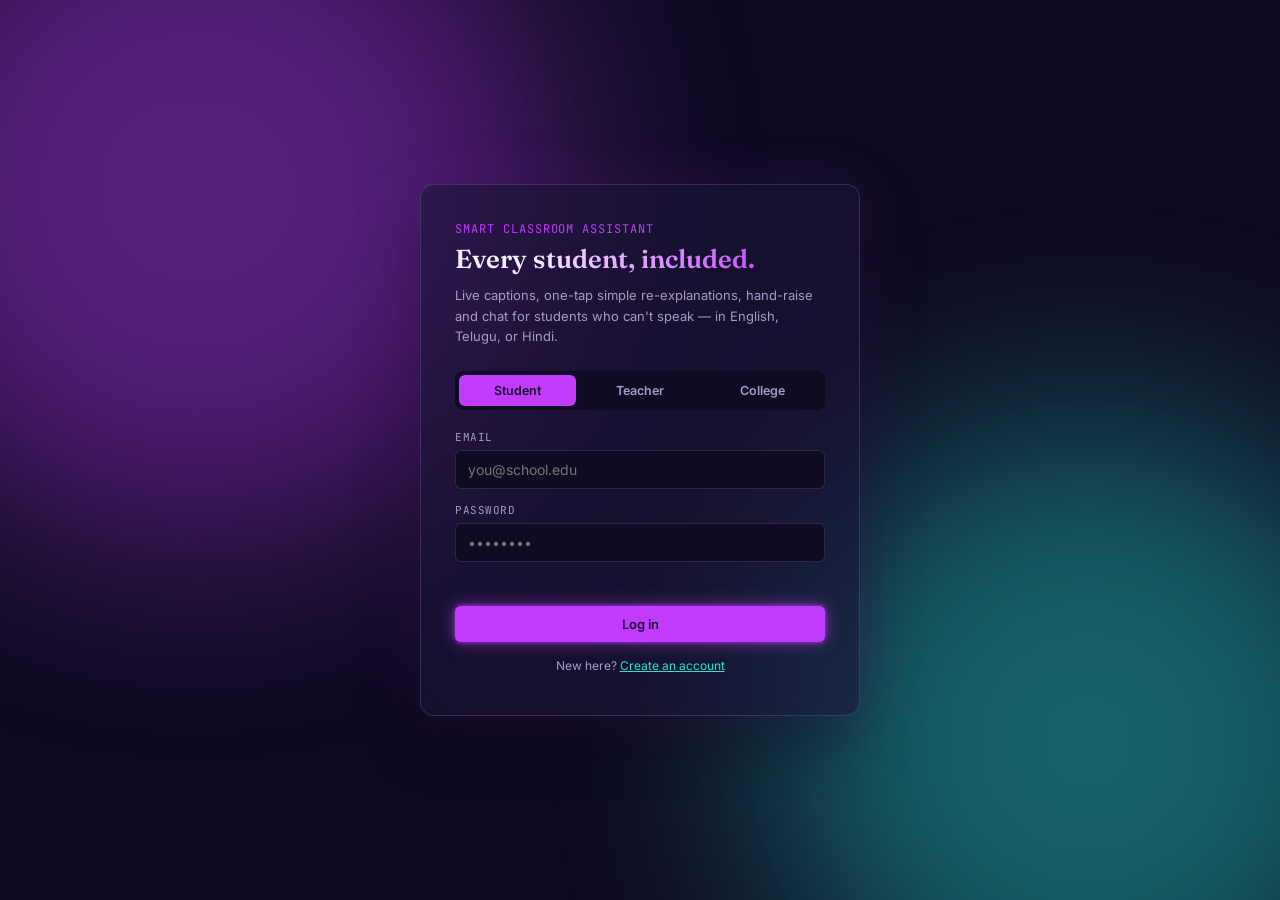
==== frontend/index.html @ c5d9d26c "Add camera picker, multilingual speech-to-text, live student counter, elevated theme" ====
<!DOCTYPE html>
<html lang="en">
<head>
<meta charset="UTF-8" />
<meta name="viewport" content="width=device-width, initial-scale=1.0" />
<title>Smart Classroom Assistant</title>
<link rel="preconnect" href="https://fonts.googleapis.com">
<link href="https://fonts.googleapis.com/css2?family=Fraunces:opsz,wght@9..144,500;9..144,600;9..144,700&family=Inter:wght@400;500;600&family=JetBrains+Mono:wght@400;500&family=Lexend:wght@400;500;600&family=Noto+Sans+Telugu:wght@400;600&family=Noto+Sans+Devanagari:wght@400;600&display=swap" rel="stylesheet">
<link rel="stylesheet" href="style.css" />
</head>
<body>

<a href="#" id="skipLinkBtn" class="skip-link">Skip to main content</a>

<!-- ================= AUTH SCREEN ================= -->
<div id="authScreen" class="auth-screen">
  <div class="chalk-dust"></div>
  <div class="auth-card">
    <span class="eyebrow">Smart Classroom Assistant</span>
    <h1 class="auth-title">Every student, included.</h1>
    <p class="auth-sub">Live captions, one-tap simple re-explanations, hand-raise and chat for students who can't speak — in English, Telugu, or Hindi.</p>

    <!-- ROLE TABS -->
    <div class="role-tabs" id="roleTabs">
      <button type="button" class="role-tab active" data-role="student">Student</button>
      <button type="button" class="role-tab" data-role="teacher">Teacher</button>
      <button type="button" class="role-tab" data-role="college">College</button>
    </div>

    <!-- LOGIN -->
    <form id="loginForm" class="auth-form">
      <label>Email
        <input type="email" id="loginEmail" required placeholder="you@school.edu" />
      </label>
      <label>Password
        <input type="password" id="loginPassword" required placeholder="••••••••" />
      </label>
      <p class="auth-error" id="loginError"></p>
      <button type="submit" class="btn btn-primary btn-wide">Log in</button>
      <p class="auth-switch">New here? <a href="#" id="showRegister">Create an account</a></p>
    </form>

    <!-- REGISTER -->
    <form id="registerForm" class="auth-form hidden">
      <label>Full name
        <input type="text" id="regName" required placeholder="Full name" />
      </label>
      <label>Email
        <input type="email" id="regEmail" required placeholder="you@school.edu" />
      </label>
      <label>Password
        <input type="password" id="regPassword" required placeholder="min. 4 characters" />
      </label>
      <label>College / Institution name
        <input type="text" id="regCollege" required placeholder="e.g. ABC College of Engineering" />
      </label>
      <label>Preferred language
        <select id="regLanguage">
          <option value="english">English</option>
          <option value="telugu">తెలుగు (Telugu)</option>
          <option value="hindi">हिन्दी (Hindi)</option>
        </select>
      </label>

      <fieldset class="disability-fieldset" id="disabilityFieldset">
        <legend>Accessibility needs <span class="legend-hint">(select any that apply — this tunes the whole dashboard for you)</span></legend>
        <div class="chip-grid">
          <label class="chip"><input type="checkbox" value="vision" /> <span>Blind / low vision</span></label>
          <label class="chip"><input type="checkbox" value="hearing" /> <span>Deaf / hard of hearing</span></label>
          <label class="chip"><input type="checkbox" value="speech" /> <span>Can't speak (mute)</span></label>
          <label class="chip"><input type="checkbox" value="dyslexia" /> <span>Dyslexia / reading difficulty</span></label>
          <label class="chip"><input type="checkbox" value="adhd" /> <span>ADHD / attention difficulty</span></label>
          <label class="chip"><input type="checkbox" value="motor" /> <span>Motor difficulty</span></label>
          <label class="chip"><input type="checkbox" value="none" /> <span>None of these</span></label>
        </div>
        <p class="legend-hint" style="margin-top:8px;">Deaf and mute at once? Just select both — everything below combines automatically.</p>
      </fieldset>

      <p class="auth-error" id="registerError"></p>
      <button type="submit" class="btn btn-primary btn-wide">Create account</button>
      <p class="auth-switch">Already registered? <a href="#" id="showLogin">Log in</a></p>
    </form>
  </div>
</div>

<!-- ================= TEACHER DASHBOARD ================= -->
<div id="teacherScreen" class="hidden">
  <header class="ledger-header">
    <div class="chalk-dust"></div>
    <div class="header-row">
      <div class="header-title">
        <span class="eyebrow" id="teacherCollegeLabel">College</span>
        <h1>Teacher Dashboard</h1>
      </div>
      <div class="session-meta">
        <span id="welcomeUserTeacher"></span>
        <span id="clockTeacher">--:--:--</span>
        <button id="logoutBtnTeacher" class="btn btn-ghost btn-small">Log out</button>
      </div>
    </div>
  </header>

  <main class="board board-teacher" tabindex="-1" aria-label="Teacher dashboard">
    <section class="panel panel-class-control">
      <div class="panel-head"><span class="panel-number">I</span><h2>Class Session</h2></div>

      <div class="a11y-snapshot" id="a11ySnapshot">
        <span class="mini-head" style="margin:0 0 8px;">Classroom Insights</span>
        <div id="a11ySnapshotContent" class="a11y-snapshot-grid">
          <span class="placeholder">Loading…</span>
        </div>
        <div id="analyticsUsageGrid" class="a11y-snapshot-grid" style="margin-top:8px;"></div>
        <button id="refreshAnalyticsBtn" class="btn btn-ghost btn-small" style="margin-top:8px;">refresh insights</button>
      </div>

      <div id="classStartForm">
        <label class="field-label">Subject
          <input type="text" id="subjectInput" placeholder="e.g. Physics — Newton's Laws" />
        </label>

        <label class="field-label">Lecture language (for live captions)
          <select id="lectureLanguageSelect">
            <option value="english">English</option>
            <option value="telugu">తెలుగు (Telugu)</option>
            <option value="hindi">हिन्दी (Hindi)</option>
          </select>
        </label>

        <label class="field-label">Camera</label>
        <button id="connectCameraBtn" type="button" class="btn btn-ghost btn-wide">📷 Connect Camera</button>
        <div class="cam-preview-wrap cam-preview-setup hidden" id="camSetupPreviewWrap">
          <video id="camSetupPreview" autoplay muted playsinline></video>
        </div>
        <select id="cameraSelect" class="hidden" aria-label="Choose camera"></select>

        <button id="startClassBtn" class="btn btn-primary btn-wide" style="margin-top:12px;">▶ Start Class (record video + captions)</button>
        <p class="hint">Records video + audio from this device's camera/mic and streams live captions to students. Chrome only.</p>
      </div>

      <div id="classActivePanel" class="hidden">
        <div class="active-banner">
          <span class="dot-status live"><span class="dot"></span> recording — <span id="activeSubjectLabel"></span></span>
          <span class="student-count-badge" id="studentCountBadge">👥 0 students connected</span>
        </div>
        <div class="cam-preview-wrap">
          <video id="teacherCamPreview" autoplay muted playsinline></video>
        </div>
        <div class="transcript-box" id="transcriptBoxTeacher" aria-live="polite">
          <p class="placeholder">Live transcript will appear here…</p>
        </div>
        <button id="stopClassBtn" class="btn btn-explain btn-wide">■ Stop Class &amp; Generate Smart Notes</button>
      </div>

      <div id="classNotesPanel" class="hidden">
        <h3 class="mini-head">AI Smart Notes</h3>
        <div id="smartNotesContent" class="notes-content"></div>
        <div id="recordingPlayback"></div>
      </div>
    </section>

    <section class="panel panel-hand-raises">
      <div class="panel-head"><span class="panel-number">II</span><h2>Raised Hands</h2></div>
      <ul id="handRaiseList" class="raise-list">
        <li class="placeholder">No hands raised yet.</li>
      </ul>
    </section>

    <section class="panel panel-chat">
      <div class="panel-head"><span class="panel-number">III</span><h2>Student Chat</h2></div>
      <div id="teacherChatThread" class="qa-thread">
        <p class="placeholder">Messages from students who can't speak will appear here.</p>
      </div>
      <form id="teacherChatForm" class="qa-form">
        <input type="text" id="teacherChatInput" placeholder="Reply to the class…" autocomplete="off" />
        <button type="submit" class="btn btn-primary">Send</button>
      </form>
    </section>
  </main>
</div>

<!-- ================= STUDENT DASHBOARD ================= -->
<div id="studentScreen" class="hidden">
  <header class="ledger-header">
    <div class="chalk-dust"></div>
    <div class="header-row">
      <div class="header-title">
        <span class="eyebrow">Room · Live Session</span>
        <h1>Student Dashboard</h1>
      </div>
      <div class="session-meta">
        <span id="welcomeUserStudent"></span>
        <span id="clockStudent">--:--:--</span>
        <button id="logoutBtnStudent" class="btn btn-ghost btn-small">Log out</button>
      </div>
    </div>
  </header>

  <main class="board" tabindex="-1" aria-label="Student dashboard">
    <section class="panel panel-transcript">
      <div class="panel-head"><span class="panel-number">I</span><h2>Live Captions &amp; Notes</h2></div>
      <p class="hint" id="noActiveClassMsg">No class is live right now for your college. This checks every few seconds.</p>

      <div class="live-video-wrap">
        <video id="liveVideoStudent" autoplay playsinline></video>
        <p class="live-video-status hidden" id="liveVideoStatus">No class is live right now.</p>
        <p class="caption-overlay hidden" id="captionOverlay" aria-live="polite"></p>
      </div>

      <div class="transcript-search">
        <input type="text" id="transcriptSearchInput" placeholder="🔍 Search the transcript (e.g. 'database', 'sorting')…" aria-label="Search transcript" />
        <button id="transcriptSearchPrev" class="btn btn-ghost btn-small" aria-label="Previous match">↑</button>
        <button id="transcriptSearchNext" class="btn btn-ghost btn-small" aria-label="Next match">↓</button>
        <span id="transcriptSearchCount" class="search-count"></span>
      </div>

      <div class="transcript-box" id="transcriptBoxStudent" aria-live="polite" role="log" aria-label="Live lecture captions">
        <p class="placeholder">Live captions will appear here once a class starts…</p>
      </div>

      <div class="sign-glossary" id="signGlossary">
        <h3 class="mini-head">🤟 Sign Language Glossary <span class="proto-tag">prototype</span></h3>
        <p class="hint">Illustrative reference cards for common classroom phrases — highlights when heard in class. Not verified ASL/ISL; a real deployment would use filmed clips from a certified signer.</p>
        <div class="sign-grid" id="signGrid"></div>
      </div>

      <button id="explainBtn" class="btn btn-explain" aria-label="Explain the last part of the lecture more simply">🤔 I didn't understand that — explain simply</button>
      <div id="explainCard" class="explain-card hidden" aria-live="polite">
        <div class="explain-head">
          <span>simple explanation</span>
          <button id="readExplainBtn" class="btn btn-ghost btn-small">🔊 read aloud</button>
        </div>
        <p id="explainText"></p>
      </div>

      <div class="notes-box">
        <div class="notes-head">
          <span>auto notes</span>
          <span class="notes-head-actions">
            <button id="saveNotesBtn" class="btn btn-ghost btn-small">💾 save</button>
            <button id="readNotesBtn" class="btn btn-ghost btn-small">🔊 read aloud</button>
            <button id="summarizeBtn" class="btn btn-ghost btn-small">refresh notes</button>
          </span>
        </div>
        <div id="notesContent" class="notes-content">
          <p class="placeholder">Bullet notes generate automatically as the lecture progresses.</p>
        </div>
      </div>

      <div class="past-recordings">
        <div class="notes-head">
          <span>past class recordings</span>
          <button id="refreshRecordingsBtn" class="btn btn-ghost btn-small">refresh</button>
        </div>
        <ul id="pastRecordingsList" class="recordings-list">
          <li class="placeholder">Recordings appear here once a class from your college has ended.</li>
        </ul>
      </div>
    </section>

    <section class="panel panel-qa">
      <div class="panel-head"><span class="panel-number">II</span><h2>Ask &amp; Get Help</h2></div>

      <div class="doubt-actions">
        <button id="raiseHandBtn" class="btn btn-primary btn-wide" aria-label="Raise hand to ask the teacher a question">🖐 Raise Hand</button>
        <button id="emergencyBtn" class="btn btn-emergency btn-wide" aria-label="Send urgent emergency alert to the teacher">🚨 Emergency Help</button>
      </div>

      <div class="qa-thread" id="qaThread" aria-live="polite" role="log" aria-label="Questions and answers">
        <p class="placeholder">Questions are answered using only what's been said in class so far.</p>
      </div>
      <form id="qaForm" class="qa-form">
        <input type="text" id="qaInput" placeholder="Ask about today's lecture…" autocomplete="off" />
        <button type="submit" class="btn btn-primary">Ask</button>
      </form>

      <h3 class="mini-head">Chat with teacher</h3>
      <div class="qa-thread chat-thread" id="studentChatThread">
        <p class="placeholder">Type instead of speaking — the teacher sees this live.</p>
      </div>
      <form id="studentChatForm" class="qa-form">
        <input type="text" id="studentChatInput" placeholder="Type a message…" autocomplete="off" />
        <button type="submit" class="btn btn-primary">Send</button>
      </form>
    </section>

    <section class="panel panel-study">
      <div class="panel-head"><span class="panel-number">III</span><h2>Study Tools</h2></div>

      <div class="badge-row" id="badgeRow"></div>
      <p class="activity-strip" id="activityStrip"></p>

      <button id="flashcardsBtn" class="btn btn-primary btn-wide">🎴 Generate Flashcards</button>
      <div id="flashcardsContainer" class="flashcards-container"></div>

      <button id="quizBtn" class="btn btn-primary btn-wide" style="margin-top:14px;">📝 Generate Quiz</button>
      <div id="quizContainer" class="quiz-container"></div>

      <button id="mindmapBtn" class="btn btn-primary btn-wide" style="margin-top:14px;">🧠 Generate Mind Map</button>
      <div id="mindmapContainer" class="mindmap-container"></div>

      <div class="ocr-section">
        <h3 class="mini-head">📖 Reading Helper — photograph any page</h3>
        <p class="hint">Take or choose a photo of a textbook page — it's read aloud and summarized.</p>
        <label class="btn btn-primary btn-wide ocr-upload-label">
          📷 Choose / take a photo
          <input type="file" id="ocrFileInput" accept="image/*" capture="environment" class="ocr-file-input" />
        </label>
        <div id="ocrResult" class="notes-content"></div>
      </div>

      <div class="revision-section">
        <h3 class="mini-head">📚 My Revision Notes</h3>
        <ul id="revisionNotesList" class="revision-list">
          <li class="placeholder">Notes you save will appear here, across every class.</li>
        </ul>
      </div>
    </section>
  </main>
</div>

<!-- ================= COLLEGE ADMIN DASHBOARD ================= -->
<div id="collegeScreen" class="hidden">
  <header class="ledger-header">
    <div class="chalk-dust"></div>
    <div class="header-row">
      <div class="header-title">
        <span class="eyebrow">Institution Overview</span>
        <h1>College Dashboard</h1>
      </div>
      <div class="session-meta">
        <span id="welcomeUserCollege"></span>
        <button id="logoutBtnCollege" class="btn btn-ghost btn-small">Log out</button>
      </div>
    </div>
  </header>

  <main class="board board-college" tabindex="-1" aria-label="College dashboard">
    <section class="panel panel-filters">
      <div class="panel-head"><span class="panel-number">I</span><h2>Find Classes</h2></div>
      <label class="field-label">Subject <input type="text" id="filterSubject" placeholder="e.g. Physics" /></label>
      <label class="field-label">Teacher <input type="text" id="filterTeacher" placeholder="e.g. Ms. Rao" /></label>
      <label class="field-label">Date <input type="date" id="filterDate" /></label>
      <button id="applyFiltersBtn" class="btn btn-primary btn-wide">Search</button>
    </section>

    <section class="panel panel-classlist">
      <div class="panel-head"><span class="panel-number">II</span><h2>Classes — date, subject &amp; teacher wise</h2></div>
      <ul id="collegeClassList" class="class-list">
        <li class="placeholder">No classes recorded yet for this institution.</li>
      </ul>
    </section>
  </main>
</div>

<!-- Floating accessibility toolbar (student view only) -->
<div class="a11y-toolbar hidden" id="a11yToolbar">
  <button class="a11y-toggle" id="a11yToggle" aria-label="Open accessibility settings menu" aria-expanded="false" aria-controls="a11yPanel">⚙</button>
  <div class="a11y-panel hidden" id="a11yPanel" role="region" aria-label="Accessibility settings">
    <h3>Accessibility</h3>

    <span class="a11y-subhead">Theme</span>
    <div class="theme-swatches" id="themeSwatches">
      <button type="button" class="theme-swatch theme-default active" data-theme="default" title="Default"></button>
      <button type="button" class="theme-swatch theme-bw" data-theme="bw" title="Black &amp; White"></button>
      <button type="button" class="theme-swatch theme-yb" data-theme="yb" title="Yellow &amp; Black"></button>
      <button type="button" class="theme-swatch theme-blue" data-theme="blue" title="Blue &amp; White"></button>
    </div>

    <span class="a11y-subhead">Text size</span>
    <div class="fontsize-row">
      <button type="button" class="fs-btn" data-size="0">S</button>
      <button type="button" class="fs-btn active" data-size="1">M</button>
      <button type="button" class="fs-btn" data-size="2">L</button>
      <button type="button" class="fs-btn" data-size="3">XL</button>
    </div>

    <label class="a11y-row"><input type="checkbox" id="toggleDyslexiaFont" /> Readable font</label>
    <label class="a11y-row"><input type="checkbox" id="toggleFocusMode" /> Focus mode (less clutter)</label>
    <label class="a11y-row"><input type="checkbox" id="toggleAutoRead" /> Auto read-aloud answers</label>
    <label class="a11y-row"><input type="checkbox" id="toggleSimpleLanguage" /> Simple language mode</label>
    <label class="a11y-row"><input type="checkbox" id="toggleMagnifier" /> Magnifier mode</label>
    <label class="a11y-row"><input type="checkbox" id="toggleVoiceCommands" /> Voice commands</label>
    <p class="a11y-hint">Voice commands: "explain that", "ask a question", "raise hand"</p>

    <span class="a11y-subhead">Caption size (on live video)</span>
    <div class="fontsize-row">
      <button type="button" class="cap-btn" data-size="0">S</button>
      <button type="button" class="cap-btn active" data-size="1">M</button>
      <button type="button" class="cap-btn" data-size="2">L</button>
      <button type="button" class="cap-btn" data-size="3">XL</button>
    </div>

    <span class="a11y-subhead">Read-aloud speed</span>
    <div class="fontsize-row">
      <button type="button" class="speed-btn" data-speed="0.75">0.75x</button>
      <button type="button" class="speed-btn active" data-speed="1">1x</button>
      <button type="button" class="speed-btn" data-speed="1.25">1.25x</button>
      <button type="button" class="speed-btn" data-speed="1.5">1.5x</button>
    </div>
  </div>
</div>

<div class="magnifier-glass hidden" id="magnifierGlass"></div>

<script defer src="app.js"></script>
</body>
</html>
---- frontend/style.css ----
:root {
  --board:        #0F0B22;
  --board-panel:  #1B1438;
  --board-panel-2:#251C4A;
  --chalk:        #F3EEFF;
  --chalk-dim:    #A79BC9;
  --amber:        #C13CFF;
  --teal:         #22E6D0;
  --alert:        #FF3B6B;
  --rule:         rgba(196, 181, 253, 0.16);

  --font-display: 'Fraunces', serif;
  --font-body:    'Inter', sans-serif;
  --font-mono:    'JetBrains Mono', monospace;

  /* Neon glow — used sparingly, on primary buttons and live/recording indicators */
  --glow-violet: 0 0 18px rgba(193, 60, 255, 0.55), 0 0 4px rgba(193, 60, 255, 0.8);
  --glow-teal:   0 0 18px rgba(34, 230, 208, 0.5), 0 0 4px rgba(34, 230, 208, 0.75);
}

* { box-sizing: border-box; }

body {
  margin: 0;
  background: var(--board);
  color: var(--chalk);
  font-family: var(--font-body);
  min-height: 100vh;
  position: relative;
  overflow-x: hidden;
}

/* Ambient animated glow — drifting soft-focus orbs behind every screen.
   This is what makes the glass panels below actually read as "glass"
   instead of just semi-transparent gray. */
body::before,
body::after {
  content: "";
  position: fixed;
  border-radius: 50%;
  filter: blur(110px);
  z-index: 0;
  pointer-events: none;
  opacity: 0.4;
}
body::before {
  width: 55vw;
  height: 55vw;
  background: var(--amber);
  top: -18%;
  left: -12%;
  animation: orbFloatA 22s ease-in-out infinite alternate;
}
body::after {
  width: 50vw;
  height: 50vw;
  background: var(--teal);
  bottom: -18%;
  right: -10%;
  animation: orbFloatB 26s ease-in-out infinite alternate;
}
@keyframes orbFloatA {
  0%   { transform: translate(0, 0) scale(1); }
  100% { transform: translate(8vw, 10vh) scale(1.15); }
}
@keyframes orbFloatB {
  0%   { transform: translate(0, 0) scale(1); }
  100% { transform: translate(-7vw, -9vh) scale(1.1); }
}

/* Everything else needs to sit above the ambient orbs */
.auth-screen, .ledger-header, .board, .a11y-toolbar, .magnifier-glass {
  position: relative;
  z-index: 1;
}

/* ---------- Header ---------- */

.ledger-header {
  position: relative;
  padding: 28px 40px 22px;
  border-bottom: 1px solid var(--rule);
  overflow: hidden;
  background: rgba(15, 11, 34, 0.55);
  backdrop-filter: blur(18px);
  -webkit-backdrop-filter: blur(18px);
}

.chalk-dust {
  position: absolute;
  inset: 0;
  background-image:
    radial-gradient(1px 1px at 10% 30%, rgba(241,237,226,0.06), transparent),
    radial-gradient(1px 1px at 80% 60%, rgba(241,237,226,0.05), transparent),
    radial-gradient(1.5px 1.5px at 45% 80%, rgba(241,237,226,0.04), transparent),
    radial-gradient(1px 1px at 65% 20%, rgba(241,237,226,0.05), transparent);
  pointer-events: none;
}

.header-row {
  position: relative;
  display: flex;
  justify-content: space-between;
  align-items: flex-end;
  flex-wrap: wrap;
  gap: 12px;
}

.eyebrow {
  display: block;
  font-family: var(--font-mono);
  font-size: 12px;
  letter-spacing: 0.08em;
  text-transform: uppercase;
  color: var(--amber);
  margin-bottom: 6px;
}

.header-title h1 {
  font-family: var(--font-display);
  font-weight: 600;
  font-size: 34px;
  margin: 0;
  letter-spacing: -0.01em;
  background: linear-gradient(90deg, var(--chalk) 30%, var(--amber) 100%);
  -webkit-background-clip: text;
  background-clip: text;
  -webkit-text-fill-color: transparent;
}

.session-meta {
  display: flex;
  align-items: center;
  gap: 20px;
  font-family: var(--font-mono);
  font-size: 13px;
  color: var(--chalk-dim);
}

.dot-status {
  display: inline-flex;
  align-items: center;
  gap: 7px;
}

.dot {
  width: 8px;
  height: 8px;
  border-radius: 50%;
  background: var(--chalk-dim);
}

.dot-status.live .dot {
  background: var(--alert);
  animation: pulse 1.4s infinite;
}

.dot-status.live { color: var(--alert); }

@keyframes pulse {
  0%   { box-shadow: 0 0 0 0 rgba(255,59,107,0.6); }
  70%  { box-shadow: 0 0 0 8px rgba(255,59,107,0); }
  100% { box-shadow: 0 0 0 0 rgba(255,59,107,0); }
}

/* ---------- Board / grid ---------- */

.board {
  display: grid;
  grid-template-columns: 1fr 360px 360px;
  gap: 1px;
  background: var(--rule);
}

@media (max-width: 1000px) {
  .board { grid-template-columns: 1fr; }
}

.panel {
  background: rgba(27, 20, 56, 0.55);
  backdrop-filter: blur(18px);
  -webkit-backdrop-filter: blur(18px);
  border: 1px solid rgba(196, 181, 253, 0.14);
  padding: 22px 24px 26px;
  display: flex;
  flex-direction: column;
  min-height: 560px;
  transition: border-color 0.25s ease, box-shadow 0.25s ease;
}

.panel:hover {
  border-color: rgba(193, 60, 255, 0.35);
  box-shadow: 0 0 30px rgba(193, 60, 255, 0.08);
}

.panel-head {
  display: flex;
  align-items: baseline;
  gap: 10px;
  margin-bottom: 18px;
  padding-bottom: 12px;
  border-bottom: 1px solid var(--rule);
}

.panel-number {
  font-family: var(--font-display);
  color: var(--amber);
  font-size: 15px;
}

.panel-head h2 {
  font-family: var(--font-display);
  font-weight: 500;
  font-size: 18px;
  margin: 0;
}

/* ---------- Buttons ---------- */

.btn {
  font-family: var(--font-body);
  font-size: 13px;
  font-weight: 600;
  border-radius: 6px;
  padding: 9px 16px;
  border: 1px solid transparent;
  cursor: pointer;
  transition: opacity 0.15s ease, transform 0.1s ease;
}

.btn:active { transform: scale(0.97); }

.btn-primary {
  background: var(--amber);
  color: #1A0F2E;
  box-shadow: var(--glow-violet);
  transition: opacity 0.15s ease, transform 0.15s ease, box-shadow 0.25s ease;
}
.btn-primary:hover {
  opacity: 0.92;
  transform: translateY(-1px);
  box-shadow: 0 0 26px rgba(193, 60, 255, 0.7), 0 0 6px rgba(193, 60, 255, 0.9);
}
.btn-primary.active {
  background: var(--alert);
  color: var(--chalk);
}

.btn-ghost {
  background: transparent;
  border-color: var(--rule);
  color: var(--chalk-dim);
}
.btn-ghost:hover { border-color: var(--teal); color: var(--chalk); }

.btn-small { padding: 5px 10px; font-size: 11px; }

.controls-row {
  display: flex;
  align-items: center;
  gap: 12px;
  margin-bottom: 16px;
  flex-wrap: wrap;
}

.hint {
  font-size: 11px;
  color: var(--chalk-dim);
  font-family: var(--font-mono);
}

/* ---------- Panel 1: camera / roster ---------- */

.camera-wrap {
  position: relative;
  width: 100%;
  aspect-ratio: 4/3;
  background: #0A0718;
  border-radius: 8px;
  overflow: hidden;
  margin-bottom: 14px;
  border: 1px solid var(--rule);
}

#cam, #overlay {
  position: absolute;
  inset: 0;
  width: 100%;
  height: 100%;
  object-fit: cover;
}

.camera-off-msg {
  position: absolute;
  inset: 0;
  display: flex;
  align-items: center;
  justify-content: center;
  font-family: var(--font-mono);
  font-size: 12px;
  color: var(--chalk-dim);
}

.engagement-readout {
  margin-left: auto;
  text-align: right;
  font-family: var(--font-mono);
}

.engagement-label {
  display: block;
  font-size: 10px;
  text-transform: uppercase;
  letter-spacing: 0.06em;
  color: var(--chalk-dim);
}

.engagement-value {
  font-size: 20px;
  color: var(--teal);
  font-weight: 500;
}

.roster {
  flex: 1;
  display: flex;
  flex-direction: column;
  min-height: 0;
}

.roster-head {
  display: flex;
  justify-content: space-between;
  font-family: var(--font-mono);
  font-size: 11px;
  text-transform: uppercase;
  letter-spacing: 0.06em;
  color: var(--chalk-dim);
  margin-bottom: 8px;
}

#rosterList {
  list-style: none;
  margin: 0;
  padding: 0;
  overflow-y: auto;
  flex: 1;
}

#rosterList li {
  display: flex;
  align-items: center;
  justify-content: space-between;
  padding: 8px 4px;
  border-bottom: 1px dashed var(--rule);
  font-family: var(--font-mono);
  font-size: 13px;
  cursor: pointer;
  user-select: none;
}

#rosterList li .mark {
  color: var(--chalk-dim);
}

#rosterList li.present .mark {
  color: var(--teal);
}

#rosterList li.present .mark::before {
  content: "✓ ";
}

#rosterList li:not(.present) .mark::before {
  content: "· ";
}

.add-student-form {
  display: flex;
  gap: 8px;
  margin-top: 10px;
}

.add-student-form input {
  flex: 1;
  background: var(--board-panel);
  border: 1px solid var(--rule);
  border-radius: 6px;
  padding: 7px 10px;
  color: var(--chalk);
  font-family: var(--font-mono);
  font-size: 12px;
}

/* ---------- Panel 2: transcript ---------- */

.transcript-box {
  background: var(--board-panel);
  border: 1px solid var(--rule);
  border-radius: 8px;
  padding: 14px 16px;
  font-family: var(--font-mono);
  font-size: 13px;
  line-height: 1.6;
  color: var(--chalk-dim);
  height: 220px;
  overflow-y: auto;
  margin-bottom: 16px;
}

.transcript-box .line {
  color: var(--chalk);
  margin: 0 0 6px;
  animation: fadeIn 0.3s ease;
}

@keyframes fadeIn {
  from { opacity: 0; transform: translateY(3px); }
  to   { opacity: 1; transform: translateY(0); }
}

.notes-box {
  flex: 1;
  display: flex;
  flex-direction: column;
  min-height: 0;
}

.notes-head {
  display: flex;
  align-items: center;
  justify-content: space-between;
  font-family: var(--font-mono);
  font-size: 11px;
  text-transform: uppercase;
  letter-spacing: 0.06em;
  color: var(--chalk-dim);
  margin-bottom: 8px;
}

.notes-content {
  flex: 1;
  overflow-y: auto;
  font-size: 14px;
  line-height: 1.6;
}

.notes-content ul {
  margin: 0;
  padding-left: 18px;
}

.notes-content li { margin-bottom: 6px; }

/* ---------- Panel 3: Q&A ---------- */

.qa-thread {
  flex: 1;
  overflow-y: auto;
  margin-bottom: 14px;
  display: flex;
  flex-direction: column;
  gap: 12px;
}

.qa-item .q {
  font-family: var(--font-mono);
  font-size: 12px;
  color: var(--amber);
  margin-bottom: 4px;
}

.qa-item .a {
  font-size: 14px;
  line-height: 1.55;
  background: var(--board-panel);
  border: 1px solid var(--rule);
  border-radius: 8px;
  padding: 10px 12px;
}

.qa-form {
  display: flex;
  gap: 8px;
}

.qa-form input {
  flex: 1;
  background: var(--board-panel);
  border: 1px solid var(--rule);
  border-radius: 6px;
  padding: 10px 12px;
  color: var(--chalk);
  font-family: var(--font-body);
  font-size: 13px;
}

.placeholder {
  color: var(--chalk-dim);
  font-size: 13px;
  font-style: italic;
}

/* =================================================================
   Utility
   ================================================================= */
.hidden { display: none !important; }

/* =================================================================
   Auth screen
   ================================================================= */
.auth-screen {
  position: relative;
  min-height: 100vh;
  display: flex;
  align-items: center;
  justify-content: center;
  padding: 40px 20px;
  overflow: hidden;
}

.auth-card {
  position: relative;
  width: 100%;
  max-width: 440px;
  background: rgba(27, 20, 56, 0.6);
  backdrop-filter: blur(22px);
  -webkit-backdrop-filter: blur(22px);
  border: 1px solid rgba(196, 181, 253, 0.18);
  border-radius: 14px;
  padding: 36px 34px 30px;
  box-shadow: 0 0 60px rgba(193, 60, 255, 0.12), 0 20px 60px rgba(0,0,0,0.4);
}

.auth-title {
  font-family: var(--font-display);
  font-weight: 600;
  font-size: 26px;
  margin: 6px 0 10px;
  background: linear-gradient(90deg, var(--chalk) 20%, var(--amber) 90%);
  -webkit-background-clip: text;
  background-clip: text;
  -webkit-text-fill-color: transparent;
}

.auth-sub {
  font-size: 13px;
  line-height: 1.6;
  color: var(--chalk-dim);
  margin: 0 0 24px;
}

.auth-form label {
  display: block;
  font-family: var(--font-mono);
  font-size: 11px;
  text-transform: uppercase;
  letter-spacing: 0.05em;
  color: var(--chalk-dim);
  margin-bottom: 14px;
}

.auth-form input[type="text"],
.auth-form input[type="email"],
.auth-form input[type="password"],
.auth-form select {
  display: block;
  width: 100%;
  margin-top: 6px;
  background: var(--board);
  border: 1px solid var(--rule);
  border-radius: 6px;
  padding: 10px 12px;
  color: var(--chalk);
  font-family: var(--font-body);
  font-size: 14px;
}

.auth-form input:focus,
.auth-form select:focus {
  outline: 2px solid var(--amber);
  outline-offset: 1px;
}

.disability-fieldset {
  border: 1px solid var(--rule);
  border-radius: 8px;
  padding: 14px 14px 6px;
  margin: 4px 0 18px;
}

.disability-fieldset legend {
  font-family: var(--font-mono);
  font-size: 11px;
  text-transform: uppercase;
  letter-spacing: 0.05em;
  color: var(--amber);
  padding: 0 6px;
}

.legend-hint {
  text-transform: none;
  color: var(--chalk-dim);
  font-size: 10px;
  letter-spacing: 0;
}

.chip-grid {
  display: grid;
  grid-template-columns: 1fr 1fr;
  gap: 8px;
  margin-top: 8px;
}

.chip {
  display: flex;
  align-items: center;
  gap: 8px;
  background: var(--board);
  border: 1px solid var(--rule);
  border-radius: 20px;
  padding: 7px 12px;
  font-family: var(--font-body);
  font-size: 12px;
  text-transform: none;
  letter-spacing: 0;
  color: var(--chalk);
  cursor: pointer;
  margin-bottom: 0;
}

.chip:has(input:checked) {
  border-color: var(--amber);
  background: rgba(193, 60, 255, 0.12);
}

.chip input { accent-color: var(--amber); }

.btn-wide { width: 100%; margin-top: 4px; }

.auth-error {
  color: var(--alert);
  font-size: 12px;
  font-family: var(--font-body);
  min-height: 16px;
  margin: 4px 0 10px;
}

.auth-switch {
  text-align: center;
  font-size: 12px;
  color: var(--chalk-dim);
  margin-top: 16px;
}

.auth-switch a { color: var(--teal); }

.session-meta #welcomeUser {
  font-family: var(--font-mono);
  font-size: 12px;
  color: var(--teal);
}

/* =================================================================
   Floating accessibility toolbar
   ================================================================= */
.a11y-toolbar {
  position: fixed;
  bottom: 22px;
  right: 22px;
  z-index: 50;
}

.a11y-toggle {
  width: 46px;
  height: 46px;
  border-radius: 50%;
  border: 1px solid var(--rule);
  background: var(--amber);
  color: #1A0F2E;
  font-size: 18px;
  cursor: pointer;
  box-shadow: 0 4px 14px rgba(0,0,0,0.35);
}

.a11y-panel {
  position: absolute;
  bottom: 56px;
  right: 0;
  width: 230px;
  background: var(--board-panel-2);
  border: 1px solid var(--rule);
  border-radius: 10px;
  padding: 14px 16px;
  box-shadow: 0 8px 24px rgba(0,0,0,0.4);
}

.a11y-panel h3 {
  font-family: var(--font-display);
  font-size: 14px;
  margin: 0 0 10px;
}

.a11y-row {
  display: flex;
  align-items: center;
  gap: 8px;
  font-size: 12px;
  padding: 6px 0;
  cursor: pointer;
}

.a11y-row input { accent-color: var(--amber); }

.a11y-fontsize { justify-content: space-between; cursor: default; }

/* =================================================================
   Accessibility profile states (applied to <body>)
   ================================================================= */

/* High contrast mode — for low vision */
body.high-contrast {
  --board: #000000;
  --board-panel: #0A0A0A;
  --board-panel-2: #141414;
  --chalk: #FFFFFF;
  --chalk-dim: #E4E4E4;
  --amber: #FFD166;
  --teal: #6FE7C8;
  --rule: rgba(255,255,255,0.3);
}

/* Dyslexia / readability-friendly font */
body.dyslexia-font,
body.dyslexia-font input,
body.dyslexia-font button,
body.dyslexia-font select {
  font-family: 'Lexend', var(--font-body) !important;
  letter-spacing: 0.01em;
}
body.dyslexia-font .transcript-box,
body.dyslexia-font .notes-content {
  line-height: 1.85;
}

/* Focus mode — reduce visual clutter, good for ADHD */
body.focus-mode .panel-roll .camera-wrap,
body.focus-mode .hint {
  display: none;
}
body.focus-mode .panel {
  min-height: auto;
}

/* Text size scaling */
body.text-small { font-size: 13px; }
body.text-large { font-size: 18px; }
body.text-xlarge { font-size: 21px; }
body.text-large .header-title h1 { font-size: 38px; }
body.text-xlarge .header-title h1 { font-size: 42px; }

/* Motor/speech: bigger click targets everywhere */
body.big-targets .btn,
body.big-targets #rosterList li,
body.big-targets .qa-form input,
body.big-targets .qa-form button {
  padding-top: 14px;
  padding-bottom: 14px;
  font-size: 15px;
}
body.big-targets .a11y-toggle {
  width: 56px;
  height: 56px;
}

/* =================================================================
   Face recognition additions
   ================================================================= */
.recognized-line {
  font-family: var(--font-mono);
  font-size: 11px;
  color: var(--chalk-dim);
  margin: 0 0 12px;
  line-height: 1.5;
}

.recognized-line.active { color: var(--teal); }

#rosterList li {
  gap: 8px;
}

#rosterList li .name-cell {
  display: flex;
  align-items: center;
  gap: 8px;
  flex: 1;
  min-width: 0;
}

#rosterList li .enroll-btn {
  border: 1px solid var(--rule);
  background: transparent;
  color: var(--chalk-dim);
  border-radius: 5px;
  font-size: 11px;
  padding: 3px 6px;
  cursor: pointer;
  flex-shrink: 0;
}

#rosterList li .enroll-btn:hover { border-color: var(--amber); color: var(--amber); }

#rosterList li .enroll-btn.enrolled {
  border-color: var(--teal);
  color: var(--teal);
}

#rosterList li.auto-recognized {
  animation: recognizedFlash 1.4s ease;
}

@keyframes recognizedFlash {
  0%   { background: rgba(34, 230, 208, 0.35); }
  100% { background: transparent; }
}

/* =================================================================
   "I didn't understand" — simple explanation feature
   ================================================================= */
.btn-explain {
  width: 100%;
  background: transparent;
  border: 1.5px dashed var(--amber);
  color: var(--amber);
  padding: 11px 14px;
  font-size: 13px;
  margin-bottom: 14px;
  border-radius: 8px;
}

.btn-explain:hover {
  background: rgba(193, 60, 255, 0.1);
}

.btn-explain.loading {
  opacity: 0.6;
  cursor: wait;
}

.explain-card {
  background: rgba(193, 60, 255, 0.08);
  border: 1px solid var(--amber);
  border-radius: 8px;
  padding: 12px 14px;
  margin-bottom: 16px;
  animation: fadeIn 0.25s ease;
}

.explain-head {
  display: flex;
  justify-content: space-between;
  align-items: center;
  font-family: var(--font-mono);
  font-size: 11px;
  text-transform: uppercase;
  letter-spacing: 0.06em;
  color: var(--amber);
  margin-bottom: 8px;
}

.explain-card p {
  margin: 0;
  font-size: 14px;
  line-height: 1.6;
  color: var(--chalk);
}

body.dyslexia-font .explain-card p {
  line-height: 1.85;
}

/* =================================================================
   Role tabs (login/register)
   ================================================================= */
.role-tabs {
  display: flex;
  gap: 6px;
  margin-bottom: 20px;
  background: var(--board);
  border-radius: 8px;
  padding: 4px;
}

.role-tab {
  flex: 1;
  background: transparent;
  border: none;
  color: var(--chalk-dim);
  font-family: var(--font-body);
  font-size: 12.5px;
  font-weight: 600;
  padding: 8px 0;
  border-radius: 6px;
  cursor: pointer;
}

.role-tab.active {
  background: var(--amber);
  color: #1A0F2E;
}

/* =================================================================
   Field labels (teacher / college forms)
   ================================================================= */
.field-label {
  display: block;
  font-family: var(--font-mono);
  font-size: 11px;
  text-transform: uppercase;
  letter-spacing: 0.05em;
  color: var(--chalk-dim);
  margin-bottom: 14px;
}

.field-label input {
  display: block;
  width: 100%;
  margin-top: 6px;
  background: var(--board);
  border: 1px solid var(--rule);
  border-radius: 6px;
  padding: 9px 11px;
  color: var(--chalk);
  font-family: var(--font-body);
  font-size: 13px;
}

.mini-head {
  font-family: var(--font-display);
  font-size: 13px;
  color: var(--chalk-dim);
  text-transform: uppercase;
  letter-spacing: 0.05em;
  margin: 18px 0 10px;
}

/* =================================================================
   Teacher dashboard
   ================================================================= */
.board-teacher {
  grid-template-columns: 380px 1fr 340px;
}

.active-banner {
  margin-bottom: 12px;
  display: flex;
  align-items: center;
  justify-content: space-between;
  flex-wrap: wrap;
  gap: 8px;
}

.student-count-badge {
  font-family: var(--font-mono);
  font-size: 11px;
  color: var(--teal);
  background: var(--board-panel);
  border: 1px solid rgba(34, 230, 208, 0.35);
  border-radius: 20px;
  padding: 4px 11px;
  box-shadow: var(--glow-teal);
  transition: box-shadow 0.3s ease;
}

.doubt-actions {
  margin-bottom: 14px;
}

.raise-list {
  list-style: none;
  margin: 0;
  padding: 0;
  flex: 1;
  overflow-y: auto;
}

.raise-list li {
  display: flex;
  justify-content: space-between;
  align-items: center;
  background: var(--board-panel);
  border: 1px solid var(--amber);
  border-radius: 8px;
  padding: 10px 12px;
  margin-bottom: 8px;
  font-family: var(--font-body);
  font-size: 13px;
  animation: fadeIn 0.25s ease;
}

.raise-list li.placeholder {
  border-color: var(--rule);
  color: var(--chalk-dim);
  font-style: italic;
}

.raise-list li.urgent {
  border-color: var(--alert);
  background: rgba(255, 59, 107, 0.12);
  animation: pulse 1.4s infinite;
}

.raise-list li .resolve-btn {
  background: transparent;
  border: 1px solid var(--teal);
  color: var(--teal);
  border-radius: 5px;
  font-size: 11px;
  padding: 4px 8px;
  cursor: pointer;
}

.chat-thread {
  max-height: 160px;
}

/* =================================================================
   College dashboard
   ================================================================= */
.board-college {
  grid-template-columns: 300px 1fr;
}

.class-list {
  list-style: none;
  margin: 0;
  padding: 0;
  flex: 1;
  overflow-y: auto;
}

.class-list li {
  background: var(--board-panel);
  border: 1px solid var(--rule);
  border-radius: 8px;
  padding: 12px 14px;
  margin-bottom: 10px;
  font-family: var(--font-body);
  font-size: 13px;
}

.class-list li.placeholder {
  font-style: italic;
  color: var(--chalk-dim);
  border-style: dashed;
}

.class-list .class-title {
  font-family: var(--font-display);
  font-size: 15px;
  color: var(--amber);
  margin-bottom: 4px;
}

.class-list .class-meta {
  font-family: var(--font-mono);
  font-size: 11px;
  color: var(--chalk-dim);
}

/* =================================================================
   Language font support
   ================================================================= */
[lang="te"] { font-family: 'Noto Sans Telugu', var(--font-body); }
[lang="hi"] { font-family: 'Noto Sans Devanagari', var(--font-body); }

/* =================================================================
   Teacher camera preview + recording playback
   ================================================================= */
.cam-preview-wrap {
  width: 100%;
  aspect-ratio: 16/9;
  background: #0A0718;
  border-radius: 8px;
  overflow: hidden;
  border: 1px solid var(--rule);
  margin-bottom: 12px;
}

#teacherCamPreview {
  width: 100%;
  height: 100%;
  object-fit: cover;
}

#recordingPlayback {
  margin-top: 14px;
}

#recordingPlayback video {
  width: 100%;
  border-radius: 8px;
  border: 1px solid var(--rule);
}

.recording-link {
  display: inline-block;
  margin-top: 6px;
  font-family: var(--font-mono);
  font-size: 11.5px;
  color: var(--teal);
  text-decoration: none;
  border: 1px solid var(--teal);
  border-radius: 5px;
  padding: 4px 9px;
}

.recording-link:hover {
  background: rgba(34, 230, 208, 0.15);
}

/* =================================================================
   Emergency Help button
   ================================================================= */
.btn-emergency {
  background: var(--alert);
  color: var(--chalk);
  margin-top: 8px;
}
.btn-emergency:hover { opacity: 0.9; }

/* =================================================================
   Accessibility toolbar v2 — theme swatches, font presets
   ================================================================= */
.a11y-subhead {
  display: block;
  font-family: var(--font-mono);
  font-size: 10px;
  text-transform: uppercase;
  letter-spacing: 0.06em;
  color: var(--chalk-dim);
  margin: 10px 0 6px;
}

.theme-swatches {
  display: flex;
  gap: 8px;
  margin-bottom: 4px;
}

.theme-swatch {
  width: 26px;
  height: 26px;
  border-radius: 50%;
  cursor: pointer;
  border: 2px solid transparent;
}

.theme-swatch.active { border-color: var(--amber); }

.theme-default { background: linear-gradient(135deg, #0F0B22 50%, #F3EEFF 50%); }
.theme-bw { background: linear-gradient(135deg, #000000 50%, #FFFFFF 50%); }
.theme-yb { background: linear-gradient(135deg, #000000 50%, #FFD400 50%); }
.theme-blue { background: linear-gradient(135deg, #0B3D91 50%, #FFFFFF 50%); }

.fontsize-row {
  display: flex;
  gap: 6px;
  margin-bottom: 4px;
}

.fs-btn {
  flex: 1;
  background: var(--board);
  border: 1px solid var(--rule);
  color: var(--chalk-dim);
  border-radius: 5px;
  padding: 6px 0;
  font-size: 11px;
  cursor: pointer;
}

.fs-btn.active {
  background: var(--amber);
  color: #1A0F2E;
  border-color: var(--amber);
}

.a11y-hint {
  font-size: 10.5px;
  color: var(--chalk-dim);
  line-height: 1.4;
  margin: 6px 0 0;
}

/* =================================================================
   Theme presets (applied to <body>)
   ================================================================= */
body.theme-bw {
  --board: #000000; --board-panel: #0A0A0A; --board-panel-2: #141414;
  --chalk: #FFFFFF; --chalk-dim: #DDDDDD; --amber: #FFFFFF; --teal: #AAAAAA; --rule: rgba(255,255,255,0.35);
}
body.theme-yb {
  --board: #000000; --board-panel: #111111; --board-panel-2: #1A1A1A;
  --chalk: #FFD400; --chalk-dim: #E6C300; --amber: #FFD400; --teal: #FFD400; --rule: rgba(255,212,0,0.4);
}
body.theme-blue {
  --board: #0B3D91; --board-panel: #123B8F; --board-panel-2: #1848A8;
  --chalk: #FFFFFF; --chalk-dim: #DCE6FA; --amber: #FFD166; --teal: #9FD3FF; --rule: rgba(255,255,255,0.3);
}

/* =================================================================
   Magnifier mode
   ================================================================= */
.magnifier-glass {
  position: fixed;
  width: 220px;
  height: 220px;
  border-radius: 50%;
  border: 3px solid var(--amber);
  pointer-events: none;
  z-index: 999;
  box-shadow: 0 0 0 2000px rgba(0,0,0,0.35);
  transform: scale(1.8);
  transform-origin: center;
  background-repeat: no-repeat;
  display: none;
}
body.magnifier-active .magnifier-glass { display: block; }
body.magnifier-active { cursor: none; }

/* =================================================================
   Accessibility snapshot (teacher)
   ================================================================= */
.a11y-snapshot {
  background: var(--board-panel);
  border: 1px solid var(--rule);
  border-radius: 8px;
  padding: 12px 14px;
  margin-bottom: 16px;
}

.a11y-snapshot-grid {
  display: flex;
  flex-wrap: wrap;
  gap: 8px;
}

.a11y-snapshot-grid .stat-chip {
  background: var(--board);
  border: 1px solid var(--rule);
  border-radius: 20px;
  padding: 5px 11px;
  font-size: 11.5px;
  color: var(--chalk-dim);
  font-family: var(--font-mono);
  transition: border-color 0.2s ease, transform 0.2s ease;
}
.a11y-snapshot-grid .stat-chip:hover {
  border-color: var(--amber);
  transform: translateY(-1px);
}

.a11y-snapshot-grid .stat-chip strong { color: var(--amber); }

/* =================================================================
   Badges
   ================================================================= */
.badge-row {
  display: flex;
  flex-wrap: wrap;
  gap: 8px;
  margin-bottom: 16px;
}

.badge-chip {
  display: flex;
  align-items: center;
  gap: 5px;
  background: var(--board-panel);
  border: 1px solid var(--rule);
  border-radius: 20px;
  padding: 5px 10px;
  font-size: 11px;
  color: var(--chalk-dim);
  opacity: 0.4;
  transition: opacity 0.4s ease, box-shadow 0.4s ease, border-color 0.4s ease;
}

.badge-chip.earned {
  opacity: 1;
  border-color: var(--amber);
  color: var(--chalk);
  box-shadow: 0 0 12px rgba(193, 60, 255, 0.35);
}

/* =================================================================
   Flashcards
   ================================================================= */
.flashcards-container {
  display: grid;
  grid-template-columns: 1fr 1fr;
  gap: 10px;
  margin-top: 12px;
}

.flashcard {
  background: var(--board-panel);
  border: 1px solid var(--rule);
  border-radius: 8px;
  padding: 12px;
  min-height: 90px;
  cursor: pointer;
  font-size: 12.5px;
  display: flex;
  align-items: center;
  justify-content: center;
  text-align: center;
  transition: background 0.2s ease;
}

.flashcard .fc-q { color: var(--chalk); font-weight: 600; }
.flashcard .fc-a { color: var(--teal); display: none; }
.flashcard.flipped .fc-q { display: none; }
.flashcard.flipped .fc-a { display: block; }
.flashcard:hover { border-color: var(--amber); }

/* =================================================================
   Mind map
   ================================================================= */
.mindmap-container { margin-top: 12px; }

.mm-topic {
  background: var(--amber);
  color: #1A0F2E;
  font-family: var(--font-display);
  font-weight: 600;
  font-size: 14px;
  padding: 8px 12px;
  border-radius: 8px;
  margin-bottom: 10px;
  text-align: center;
}

.mm-branch {
  background: var(--board-panel);
  border-left: 3px solid var(--teal);
  border-radius: 0 6px 6px 0;
  padding: 8px 12px;
  margin-bottom: 8px;
}

.mm-branch-title {
  font-size: 12.5px;
  font-weight: 600;
  color: var(--chalk);
  margin-bottom: 4px;
}

.mm-branch ul {
  margin: 0;
  padding-left: 16px;
}

.mm-branch li {
  font-size: 11.5px;
  color: var(--chalk-dim);
  margin-bottom: 2px;
}

/* =================================================================
   Sign Language Glossary (prototype)
   ================================================================= */
.sign-glossary {
  background: var(--board-panel);
  border: 1px solid var(--rule);
  border-radius: 8px;
  padding: 12px 14px;
  margin-bottom: 14px;
}

.proto-tag {
  font-family: var(--font-mono);
  font-size: 9px;
  text-transform: uppercase;
  letter-spacing: 0.05em;
  background: var(--amber);
  color: #1A0F2E;
  padding: 2px 6px;
  border-radius: 4px;
  margin-left: 6px;
  vertical-align: middle;
}

.sign-grid {
  display: grid;
  grid-template-columns: repeat(4, 1fr);
  gap: 8px;
  margin-top: 8px;
}

.sign-card {
  background: var(--board);
  border: 1px solid var(--rule);
  border-radius: 8px;
  padding: 8px 4px;
  text-align: center;
  transition: all 0.2s ease;
}

.sign-card .sign-emoji-badge {
  font-size: 20px;
  display: block;
  margin-bottom: 2px;
}

.sign-card .sign-hand-icon {
  width: 28px;
  height: 28px;
  margin: 0 auto 2px;
  opacity: 0.7;
}

.sign-card .sign-label {
  font-size: 10px;
  color: var(--chalk-dim);
  display: block;
}

.sign-card.active {
  border-color: var(--amber);
  background: rgba(193, 60, 255, 0.15);
  animation: recognizedFlash 2s ease;
}

/* =================================================================
   OCR / Reading Helper
   ================================================================= */
.ocr-section {
  margin-top: 18px;
  padding-top: 14px;
  border-top: 1px dashed var(--rule);
}

.ocr-upload-label {
  display: block;
  text-align: center;
  cursor: pointer;
  position: relative;
}

.ocr-file-input {
  position: absolute;
  width: 1px;
  height: 1px;
  opacity: 0;
  overflow: hidden;
}

#ocrResult {
  margin-top: 10px;
  white-space: pre-wrap;
}

/* =================================================================
   Screen reader / keyboard accessibility
   ================================================================= */
.skip-link {
  position: absolute;
  top: -60px;
  left: 12px;
  z-index: 1000;
  background: var(--amber);
  color: #1A0F2E;
  padding: 10px 16px;
  border-radius: 6px;
  font-family: var(--font-body);
  font-weight: 600;
  font-size: 13px;
  text-decoration: none;
  transition: top 0.15s ease;
}

.skip-link:focus {
  top: 12px;
}

/* Visible focus ring for keyboard navigation everywhere in the app */
a:focus-visible,
button:focus-visible,
input:focus-visible,
select:focus-visible,
[tabindex]:focus-visible {
  outline: 3px solid var(--amber);
  outline-offset: 2px;
}

main:focus {
  outline: none;
}

/* =================================================================
   Live video (student side, WebRTC)
   ================================================================= */
.live-video-wrap {
  position: relative;
  width: 100%;
  aspect-ratio: 16/9;
  background: #0A0718;
  border-radius: 8px;
  overflow: hidden;
  border: 1px solid var(--rule);
  margin-bottom: 14px;
}

#liveVideoStudent {
  width: 100%;
  height: 100%;
  object-fit: cover;
  display: block;
}

.live-video-status {
  position: absolute;
  inset: 0;
  display: flex;
  align-items: center;
  justify-content: center;
  text-align: center;
  padding: 0 16px;
  margin: 0;
  font-family: var(--font-mono);
  font-size: 12px;
  color: var(--chalk-dim);
  background: rgba(15, 34, 29, 0.9);
}

/* =================================================================
   Past recordings (student side)
   ================================================================= */
.past-recordings {
  margin-top: 18px;
  padding-top: 14px;
  border-top: 1px dashed var(--rule);
}

.recordings-list {
  list-style: none;
  margin: 10px 0 0;
  padding: 0;
  max-height: 260px;
  overflow-y: auto;
}

.recordings-list li {
  background: var(--board-panel);
  border: 1px solid var(--rule);
  border-radius: 8px;
  padding: 10px 12px;
  margin-bottom: 8px;
  font-size: 12.5px;
}

.recordings-list li.placeholder {
  font-style: italic;
  color: var(--chalk-dim);
  border-style: dashed;
}

.recordings-list .rec-title {
  font-family: var(--font-display);
  font-size: 13.5px;
  color: var(--amber);
  margin-bottom: 2px;
}

.recordings-list .rec-meta {
  font-family: var(--font-mono);
  font-size: 10.5px;
  color: var(--chalk-dim);
  margin-bottom: 6px;
}

.recordings-list video {
  width: 100%;
  border-radius: 6px;
  margin-top: 4px;
}

/* =================================================================
   Transcript keyword search
   ================================================================= */
.transcript-search {
  display: flex;
  align-items: center;
  gap: 6px;
  margin-bottom: 10px;
}

.transcript-search input {
  flex: 1;
  background: var(--board-panel);
  border: 1px solid var(--rule);
  border-radius: 6px;
  padding: 8px 10px;
  color: var(--chalk);
  font-family: var(--font-body);
  font-size: 12.5px;
}

.search-count {
  font-family: var(--font-mono);
  font-size: 11px;
  color: var(--chalk-dim);
  white-space: nowrap;
}

.transcript-box mark {
  background: var(--amber);
  color: #1A0F2E;
  border-radius: 2px;
  padding: 0 2px;
}

.transcript-box mark.current-match {
  background: var(--teal);
}

/* =================================================================
   Quiz Generator
   ================================================================= */
.quiz-container { margin-top: 12px; }

.quiz-question {
  background: var(--board-panel);
  border: 1px solid var(--rule);
  border-radius: 8px;
  padding: 12px 14px;
  margin-bottom: 10px;
}

.quiz-question .q-text {
  font-family: var(--font-display);
  font-size: 13.5px;
  color: var(--chalk);
  margin-bottom: 8px;
}

.quiz-question .q-option {
  display: flex;
  align-items: center;
  gap: 8px;
  padding: 6px 8px;
  border-radius: 6px;
  font-size: 12.5px;
  color: var(--chalk-dim);
  cursor: pointer;
}

.quiz-question .q-option:hover { background: var(--board-panel-2); }

.quiz-question .q-option.correct {
  background: rgba(34, 230, 208, 0.15);
  color: var(--teal);
}

.quiz-question .q-option.incorrect {
  background: rgba(255, 59, 107, 0.15);
  color: var(--alert);
}

.quiz-score {
  text-align: center;
  font-family: var(--font-display);
  font-size: 16px;
  color: var(--amber);
  padding: 10px;
}

/* =================================================================
   Revision Notes
   ================================================================= */
.revision-section {
  margin-top: 18px;
  padding-top: 14px;
  border-top: 1px dashed var(--rule);
}

.revision-list {
  list-style: none;
  margin: 10px 0 0;
  padding: 0;
  max-height: 240px;
  overflow-y: auto;
}

.revision-list li {
  background: var(--board-panel);
  border: 1px solid var(--rule);
  border-radius: 8px;
  padding: 10px 12px;
  margin-bottom: 8px;
  font-size: 12px;
  position: relative;
}

.revision-list li.placeholder {
  font-style: italic;
  color: var(--chalk-dim);
  border-style: dashed;
}

.revision-list .rn-subject {
  font-family: var(--font-display);
  font-size: 13px;
  color: var(--amber);
  margin-bottom: 3px;
}

.revision-list .rn-date {
  font-family: var(--font-mono);
  font-size: 10px;
  color: var(--chalk-dim);
  margin-bottom: 6px;
}

.revision-list .rn-text {
  color: var(--chalk-dim);
  white-space: pre-wrap;
  max-height: 80px;
  overflow-y: auto;
}

.revision-list .rn-delete {
  position: absolute;
  top: 8px;
  right: 8px;
  background: transparent;
  border: none;
  color: var(--chalk-dim);
  cursor: pointer;
  font-size: 13px;
}
.revision-list .rn-delete:hover { color: var(--alert); }

/* =================================================================
   Student activity strip (folds "study progress" into existing badges)
   ================================================================= */
.activity-strip {
  font-family: var(--font-mono);
  font-size: 11px;
  color: var(--chalk-dim);
  margin: 0 0 14px;
}

/* =================================================================
   Camera connect/select (teacher setup)
   ================================================================= */
.cam-preview-setup {
  margin: 8px 0;
  aspect-ratio: 16/9;
}

#cameraSelect {
  width: 100%;
  background: var(--board-panel);
  border: 1px solid var(--rule);
  border-radius: 6px;
  padding: 8px 10px;
  color: var(--chalk);
  font-family: var(--font-body);
  font-size: 12.5px;
  margin-top: 8px;
}

/* =================================================================
   Closed-caption overlay on live video
   ================================================================= */
.caption-overlay {
  position: absolute;
  left: 8%;
  right: 8%;
  bottom: 10%;
  margin: 0;
  text-align: center;
  background: rgba(0, 0, 0, 0.75);
  color: #FFFFFF;
  font-family: var(--font-body);
  font-weight: 600;
  font-size: 15px;
  line-height: 1.4;
  padding: 8px 14px;
  border-radius: 6px;
  pointer-events: none;
}

body.text-large .caption-overlay,
.caption-overlay.caption-large { font-size: 19px; }
.caption-overlay.caption-xlarge { font-size: 23px; }
.caption-overlay.caption-small { font-size: 12px; }

.speed-btn {
  flex: 1;
  background: var(--board);
  border: 1px solid var(--rule);
  color: var(--chalk-dim);
  border-radius: 5px;
  padding: 6px 0;
  font-size: 10.5px;
  cursor: pointer;
}
.speed-btn.active {
  background: var(--amber);
  color: #1A0F2E;
  border-color: var(--amber);
}

.cap-btn {
  flex: 1;
  background: var(--board);
  border: 1px solid var(--rule);
  color: var(--chalk-dim);
  border-radius: 5px;
  padding: 6px 0;
  font-size: 11px;
  cursor: pointer;
}
.cap-btn.active {
  background: var(--amber);
  color: #1A0F2E;
  border-color: var(--amber);
}
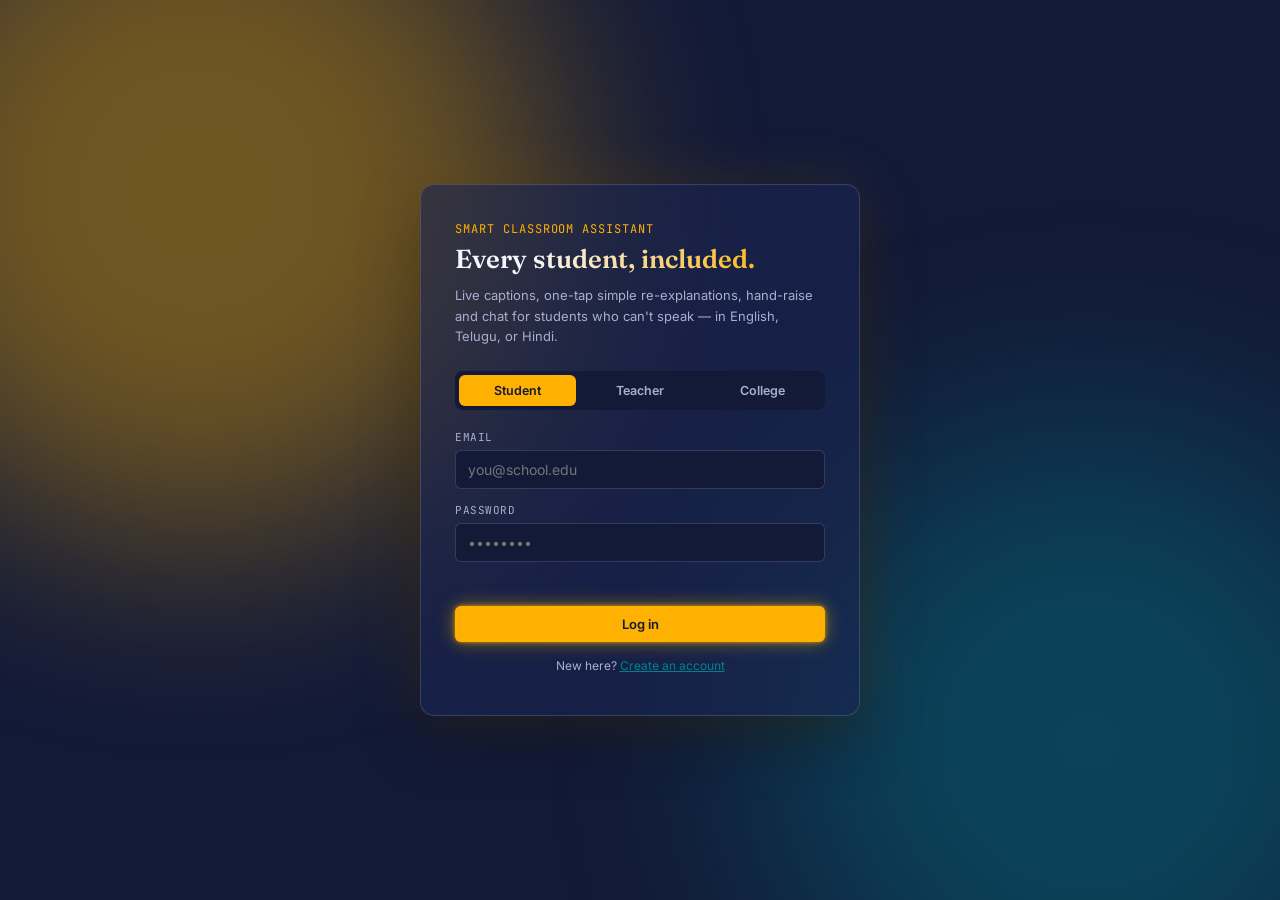
==== commit eb597a38: "Add caption translation, chat renaming, timetable, quiz scores, brand theme" ====
--- a/frontend/index.html
+++ b/frontend/index.html
@@ -166,7 +166,7 @@
     </section>
 
     <section class="panel panel-chat">
-      <div class="panel-head"><span class="panel-number">III</span><h2>Student Chat</h2></div>
+      <div class="panel-head"><span class="panel-number">III</span><h2>👩‍🏫 Teacher Chat <span class="chat-sub">— from students, not AI</span></h2></div>
       <div id="teacherChatThread" class="qa-thread">
         <p class="placeholder">Messages from students who can't speak will appear here.</p>
       </div>
@@ -174,6 +174,19 @@
         <input type="text" id="teacherChatInput" placeholder="Reply to the class…" autocomplete="off" />
         <button type="submit" class="btn btn-primary">Send</button>
       </form>
+    </section>
+
+    <section class="panel panel-timetable">
+      <div class="panel-head"><span class="panel-number">IV</span><h2>My Classes</h2></div>
+      <button id="refreshTimetableBtn" class="btn btn-ghost btn-small btn-wide">refresh timetable</button>
+      <ul id="timetableList" class="timetable-list">
+        <li class="placeholder">Classes you've held will appear here, most recent first.</li>
+      </ul>
+
+      <h3 class="mini-head">📊 Quiz Scores</h3>
+      <ul id="quizResultsList" class="quiz-results-list">
+        <li class="placeholder">Student quiz scores will appear here as they're submitted.</li>
+      </ul>
     </section>
   </main>
 </div>
@@ -200,6 +213,16 @@
       <div class="panel-head"><span class="panel-number">I</span><h2>Live Captions &amp; Notes</h2></div>
       <p class="hint" id="noActiveClassMsg">No class is live right now for your college. This checks every few seconds.</p>
 
+      <div class="caption-lang-row">
+        <label for="captionLanguageSelect">🌐 Caption language</label>
+        <select id="captionLanguageSelect">
+          <option value="english">English</option>
+          <option value="telugu">తెలుగు (Telugu)</option>
+          <option value="hindi">हिन्दी (Hindi)</option>
+        </select>
+        <span id="captionLangNote" class="caption-lang-note"></span>
+      </div>
+
       <div class="live-video-wrap">
         <video id="liveVideoStudent" autoplay playsinline></video>
         <p class="live-video-status hidden" id="liveVideoStatus">No class is live right now.</p>
@@ -265,22 +288,27 @@
         <button id="emergencyBtn" class="btn btn-emergency btn-wide" aria-label="Send urgent emergency alert to the teacher">🚨 Emergency Help</button>
       </div>
 
-      <div class="qa-thread" id="qaThread" aria-live="polite" role="log" aria-label="Questions and answers">
-        <p class="placeholder">Questions are answered using only what's been said in class so far.</p>
-      </div>
-      <form id="qaForm" class="qa-form">
-        <input type="text" id="qaInput" placeholder="Ask about today's lecture…" autocomplete="off" />
-        <button type="submit" class="btn btn-primary">Ask</button>
-      </form>
-
-      <h3 class="mini-head">Chat with teacher</h3>
-      <div class="qa-thread chat-thread" id="studentChatThread">
-        <p class="placeholder">Type instead of speaking — the teacher sees this live.</p>
-      </div>
-      <form id="studentChatForm" class="qa-form">
-        <input type="text" id="studentChatInput" placeholder="Type a message…" autocomplete="off" />
-        <button type="submit" class="btn btn-primary">Send</button>
-      </form>
+      <div class="chat-block chat-block-ai">
+        <h3 class="mini-head mini-head-ai">🤖 AI Chat <span class="chat-sub">— answers grounded only in today's lecture</span></h3>
+        <div class="qa-thread" id="qaThread" aria-live="polite" role="log" aria-label="AI chat — questions and answers">
+          <p class="placeholder">Questions are answered using only what's been said in class so far.</p>
+        </div>
+        <form id="qaForm" class="qa-form">
+          <input type="text" id="qaInput" placeholder="Ask the AI about today's lecture…" autocomplete="off" />
+          <button type="submit" class="btn btn-primary">Ask AI</button>
+        </form>
+      </div>
+
+      <div class="chat-block chat-block-teacher">
+        <h3 class="mini-head mini-head-teacher">👩‍🏫 Teacher Chat <span class="chat-sub">— goes to your teacher directly, not AI</span></h3>
+        <div class="qa-thread chat-thread" id="studentChatThread" aria-label="Teacher chat">
+          <p class="placeholder">Type instead of speaking — the teacher sees this live.</p>
+        </div>
+        <form id="studentChatForm" class="qa-form">
+          <input type="text" id="studentChatInput" placeholder="Message your teacher…" autocomplete="off" />
+          <button type="submit" class="btn btn-primary">Send to Teacher</button>
+        </form>
+      </div>
     </section>
 
     <section class="panel panel-study">
--- a/frontend/style.css
+++ b/frontend/style.css
@@ -1,21 +1,25 @@
 :root {
-  --board:        #0F0B22;
-  --board-panel:  #1B1438;
-  --board-panel-2:#251C4A;
-  --chalk:        #F3EEFF;
-  --chalk-dim:    #A79BC9;
-  --amber:        #C13CFF;
-  --teal:         #22E6D0;
-  --alert:        #FF3B6B;
-  --rule:         rgba(196, 181, 253, 0.16);
+  /* T4PF / Capgemini official brand palette */
+  --board:        #121A38; /* Capgemini Dark Blue */
+  --board-panel:  #1C2650;
+  --board-panel-2:#26326A;
+  --chalk:        #F4F6FB; /* near White */
+  --chalk-dim:    #A9AFCE; /* Lilac, dimmed for readability */
+  --amber:        #FEB100; /* Brand Yellow — primary accent/CTA */
+  --teal:         #00828E; /* Brand Teal — secondary accent */
+  --alert:        #FF816E; /* Brand Orange — urgent/emergency */
+  --purple:       #71609E; /* Brand Purple — used for the AI Chat identity */
+  --turquoise:    #00D6D0; /* Brand Turquoise — used for highlights/success */
+  --capgemini-blue: #00A9E0; /* Brand light blue, from the guideline's top swatch */
+  --rule:         rgba(212, 211, 241, 0.18); /* Lilac, low opacity, for borders */
 
   --font-display: 'Fraunces', serif;
   --font-body:    'Inter', sans-serif;
   --font-mono:    'JetBrains Mono', monospace;
 
-  /* Neon glow — used sparingly, on primary buttons and live/recording indicators */
-  --glow-violet: 0 0 18px rgba(193, 60, 255, 0.55), 0 0 4px rgba(193, 60, 255, 0.8);
-  --glow-teal:   0 0 18px rgba(34, 230, 208, 0.5), 0 0 4px rgba(34, 230, 208, 0.75);
+  /* Brand-colored glow — used sparingly, on primary buttons and live/recording indicators */
+  --glow-violet: 0 0 18px rgba(254, 177, 0, 0.5), 0 0 4px rgba(254, 177, 0, 0.75);
+  --glow-teal:   0 0 18px rgba(0, 130, 142, 0.55), 0 0 4px rgba(0, 130, 142, 0.8);
 }
 
 * { box-sizing: border-box; }
@@ -81,7 +85,7 @@
   padding: 28px 40px 22px;
   border-bottom: 1px solid var(--rule);
   overflow: hidden;
-  background: rgba(15, 11, 34, 0.55);
+  background: rgba(18, 26, 56, 0.55);
   backdrop-filter: blur(18px);
   -webkit-backdrop-filter: blur(18px);
 }
@@ -90,10 +94,10 @@
   position: absolute;
   inset: 0;
   background-image:
-    radial-gradient(1px 1px at 10% 30%, rgba(241,237,226,0.06), transparent),
-    radial-gradient(1px 1px at 80% 60%, rgba(241,237,226,0.05), transparent),
-    radial-gradient(1.5px 1.5px at 45% 80%, rgba(241,237,226,0.04), transparent),
-    radial-gradient(1px 1px at 65% 20%, rgba(241,237,226,0.05), transparent);
+    radial-gradient(1px 1px at 10% 30%, rgba(244,246,251,0.06), transparent),
+    radial-gradient(1px 1px at 80% 60%, rgba(244,246,251,0.05), transparent),
+    radial-gradient(1.5px 1.5px at 45% 80%, rgba(244,246,251,0.04), transparent),
+    radial-gradient(1px 1px at 65% 20%, rgba(244,246,251,0.05), transparent);
   pointer-events: none;
 }
 
@@ -158,9 +162,9 @@
 .dot-status.live { color: var(--alert); }
 
 @keyframes pulse {
-  0%   { box-shadow: 0 0 0 0 rgba(255,59,107,0.6); }
-  70%  { box-shadow: 0 0 0 8px rgba(255,59,107,0); }
-  100% { box-shadow: 0 0 0 0 rgba(255,59,107,0); }
+  0%   { box-shadow: 0 0 0 0 rgba(255,129,110,0.6); }
+  70%  { box-shadow: 0 0 0 8px rgba(255,129,110,0); }
+  100% { box-shadow: 0 0 0 0 rgba(255,129,110,0); }
 }
 
 /* ---------- Board / grid ---------- */
@@ -177,10 +181,10 @@
 }
 
 .panel {
-  background: rgba(27, 20, 56, 0.55);
+  background: rgba(28, 38, 80, 0.55);
   backdrop-filter: blur(18px);
   -webkit-backdrop-filter: blur(18px);
-  border: 1px solid rgba(196, 181, 253, 0.14);
+  border: 1px solid rgba(212, 211, 241, 0.14);
   padding: 22px 24px 26px;
   display: flex;
   flex-direction: column;
@@ -189,8 +193,8 @@
 }
 
 .panel:hover {
-  border-color: rgba(193, 60, 255, 0.35);
-  box-shadow: 0 0 30px rgba(193, 60, 255, 0.08);
+  border-color: rgba(254, 177, 0, 0.35);
+  box-shadow: 0 0 30px rgba(254, 177, 0, 0.08);
 }
 
 .panel-head {
@@ -232,14 +236,14 @@
 
 .btn-primary {
   background: var(--amber);
-  color: #1A0F2E;
+  color: #121A38;
   box-shadow: var(--glow-violet);
   transition: opacity 0.15s ease, transform 0.15s ease, box-shadow 0.25s ease;
 }
 .btn-primary:hover {
   opacity: 0.92;
   transform: translateY(-1px);
-  box-shadow: 0 0 26px rgba(193, 60, 255, 0.7), 0 0 6px rgba(193, 60, 255, 0.9);
+  box-shadow: 0 0 26px rgba(254, 177, 0, 0.7), 0 0 6px rgba(254, 177, 0, 0.9);
 }
 .btn-primary.active {
   background: var(--alert);
@@ -275,7 +279,7 @@
   position: relative;
   width: 100%;
   aspect-ratio: 4/3;
-  background: #0A0718;
+  background: #0A0E20;
   border-radius: 8px;
   overflow: hidden;
   margin-bottom: 14px;
@@ -523,13 +527,13 @@
   position: relative;
   width: 100%;
   max-width: 440px;
-  background: rgba(27, 20, 56, 0.6);
+  background: rgba(28, 38, 80, 0.6);
   backdrop-filter: blur(22px);
   -webkit-backdrop-filter: blur(22px);
-  border: 1px solid rgba(196, 181, 253, 0.18);
+  border: 1px solid rgba(212, 211, 241, 0.18);
   border-radius: 14px;
   padding: 36px 34px 30px;
-  box-shadow: 0 0 60px rgba(193, 60, 255, 0.12), 0 20px 60px rgba(0,0,0,0.4);
+  box-shadow: 0 0 60px rgba(254, 177, 0, 0.12), 0 20px 60px rgba(0,0,0,0.4);
 }
 
 .auth-title {
@@ -631,7 +635,7 @@
 
 .chip:has(input:checked) {
   border-color: var(--amber);
-  background: rgba(193, 60, 255, 0.12);
+  background: rgba(254, 177, 0, 0.12);
 }
 
 .chip input { accent-color: var(--amber); }
@@ -677,7 +681,7 @@
   border-radius: 50%;
   border: 1px solid var(--rule);
   background: var(--amber);
-  color: #1A0F2E;
+  color: #121A38;
   font-size: 18px;
   cursor: pointer;
   box-shadow: 0 4px 14px rgba(0,0,0,0.35);
@@ -821,7 +825,7 @@
 }
 
 @keyframes recognizedFlash {
-  0%   { background: rgba(34, 230, 208, 0.35); }
+  0%   { background: rgba(0, 130, 142, 0.35); }
   100% { background: transparent; }
 }
 
@@ -840,7 +844,7 @@
 }
 
 .btn-explain:hover {
-  background: rgba(193, 60, 255, 0.1);
+  background: rgba(254, 177, 0, 0.1);
 }
 
 .btn-explain.loading {
@@ -849,7 +853,7 @@
 }
 
 .explain-card {
-  background: rgba(193, 60, 255, 0.08);
+  background: rgba(254, 177, 0, 0.08);
   border: 1px solid var(--amber);
   border-radius: 8px;
   padding: 12px 14px;
@@ -907,7 +911,7 @@
 
 .role-tab.active {
   background: var(--amber);
-  color: #1A0F2E;
+  color: #121A38;
 }
 
 /* =================================================================
@@ -949,7 +953,7 @@
    Teacher dashboard
    ================================================================= */
 .board-teacher {
-  grid-template-columns: 380px 1fr 340px;
+  grid-template-columns: 340px 1fr 300px 300px;
 }
 
 .active-banner {
@@ -966,7 +970,7 @@
   font-size: 11px;
   color: var(--teal);
   background: var(--board-panel);
-  border: 1px solid rgba(34, 230, 208, 0.35);
+  border: 1px solid rgba(0, 130, 142, 0.35);
   border-radius: 20px;
   padding: 4px 11px;
   box-shadow: var(--glow-teal);
@@ -1007,7 +1011,7 @@
 
 .raise-list li.urgent {
   border-color: var(--alert);
-  background: rgba(255, 59, 107, 0.12);
+  background: rgba(255, 129, 110, 0.12);
   animation: pulse 1.4s infinite;
 }
 
@@ -1081,7 +1085,7 @@
 .cam-preview-wrap {
   width: 100%;
   aspect-ratio: 16/9;
-  background: #0A0718;
+  background: #0A0E20;
   border-radius: 8px;
   overflow: hidden;
   border: 1px solid var(--rule);
@@ -1117,7 +1121,7 @@
 }
 
 .recording-link:hover {
-  background: rgba(34, 230, 208, 0.15);
+  background: rgba(0, 130, 142, 0.15);
 }
 
 /* =================================================================
@@ -1159,7 +1163,7 @@
 
 .theme-swatch.active { border-color: var(--amber); }
 
-.theme-default { background: linear-gradient(135deg, #0F0B22 50%, #F3EEFF 50%); }
+.theme-default { background: linear-gradient(135deg, #121A38 50%, #F4F6FB 50%); }
 .theme-bw { background: linear-gradient(135deg, #000000 50%, #FFFFFF 50%); }
 .theme-yb { background: linear-gradient(135deg, #000000 50%, #FFD400 50%); }
 .theme-blue { background: linear-gradient(135deg, #0B3D91 50%, #FFFFFF 50%); }
@@ -1183,7 +1187,7 @@
 
 .fs-btn.active {
   background: var(--amber);
-  color: #1A0F2E;
+  color: #121A38;
   border-color: var(--amber);
 }
 
@@ -1292,7 +1296,7 @@
   opacity: 1;
   border-color: var(--amber);
   color: var(--chalk);
-  box-shadow: 0 0 12px rgba(193, 60, 255, 0.35);
+  box-shadow: 0 0 12px rgba(254, 177, 0, 0.35);
 }
 
 /* =================================================================
@@ -1333,7 +1337,7 @@
 
 .mm-topic {
   background: var(--amber);
-  color: #1A0F2E;
+  color: #121A38;
   font-family: var(--font-display);
   font-weight: 600;
   font-size: 14px;
@@ -1386,7 +1390,7 @@
   text-transform: uppercase;
   letter-spacing: 0.05em;
   background: var(--amber);
-  color: #1A0F2E;
+  color: #121A38;
   padding: 2px 6px;
   border-radius: 4px;
   margin-left: 6px;
@@ -1430,7 +1434,7 @@
 
 .sign-card.active {
   border-color: var(--amber);
-  background: rgba(193, 60, 255, 0.15);
+  background: rgba(254, 177, 0, 0.15);
   animation: recognizedFlash 2s ease;
 }
 
@@ -1472,7 +1476,7 @@
   left: 12px;
   z-index: 1000;
   background: var(--amber);
-  color: #1A0F2E;
+  color: #121A38;
   padding: 10px 16px;
   border-radius: 6px;
   font-family: var(--font-body);
@@ -1507,7 +1511,7 @@
   position: relative;
   width: 100%;
   aspect-ratio: 16/9;
-  background: #0A0718;
+  background: #0A0E20;
   border-radius: 8px;
   overflow: hidden;
   border: 1px solid var(--rule);
@@ -1533,7 +1537,7 @@
   font-family: var(--font-mono);
   font-size: 12px;
   color: var(--chalk-dim);
-  background: rgba(15, 34, 29, 0.9);
+  background: rgba(18, 26, 56, 0.9);
 }
 
 /* =================================================================
@@ -1618,7 +1622,7 @@
 
 .transcript-box mark {
   background: var(--amber);
-  color: #1A0F2E;
+  color: #121A38;
   border-radius: 2px;
   padding: 0 2px;
 }
@@ -1661,12 +1665,12 @@
 .quiz-question .q-option:hover { background: var(--board-panel-2); }
 
 .quiz-question .q-option.correct {
-  background: rgba(34, 230, 208, 0.15);
+  background: rgba(0, 130, 142, 0.15);
   color: var(--teal);
 }
 
 .quiz-question .q-option.incorrect {
-  background: rgba(255, 59, 107, 0.15);
+  background: rgba(255, 129, 110, 0.15);
   color: var(--alert);
 }
 
@@ -1812,7 +1816,7 @@
 }
 .speed-btn.active {
   background: var(--amber);
-  color: #1A0F2E;
+  color: #121A38;
   border-color: var(--amber);
 }
 
@@ -1828,6 +1832,141 @@
 }
 .cap-btn.active {
   background: var(--amber);
-  color: #1A0F2E;
+  color: #121A38;
   border-color: var(--amber);
 }
+
+/* =================================================================
+   AI Chat vs Teacher Chat — clear visual distinction, not just labels
+   ================================================================= */
+.chat-block { margin-bottom: 18px; }
+
+.mini-head-ai, .mini-head-teacher {
+  display: flex;
+  align-items: baseline;
+  gap: 6px;
+  flex-wrap: wrap;
+}
+
+.chat-sub {
+  font-family: var(--font-body);
+  font-weight: 400;
+  font-size: 10px;
+  text-transform: none;
+  letter-spacing: 0;
+  color: var(--chalk-dim);
+}
+
+.chat-block-ai .qa-thread {
+  border-left: 3px solid var(--purple);
+}
+.chat-block-ai .mini-head-ai { color: var(--purple); }
+
+.chat-block-teacher .qa-thread {
+  border-left: 3px solid var(--teal);
+}
+.chat-block-teacher .mini-head-teacher { color: var(--teal); }
+
+/* =================================================================
+   Teacher: Class Timetable + Quiz/GK Results
+   ================================================================= */
+.timetable-list, .quiz-results-list {
+  list-style: none;
+  margin: 10px 0 0;
+  padding: 0;
+  max-height: 220px;
+  overflow-y: auto;
+}
+
+.timetable-list li, .quiz-results-list li {
+  background: var(--board-panel);
+  border: 1px solid var(--rule);
+  border-radius: 8px;
+  padding: 9px 12px;
+  margin-bottom: 7px;
+  font-size: 12px;
+}
+
+.timetable-list li.placeholder, .quiz-results-list li.placeholder {
+  font-style: italic;
+  color: var(--chalk-dim);
+  border-style: dashed;
+}
+
+.tt-subject {
+  font-family: var(--font-display);
+  font-size: 13px;
+  color: var(--amber);
+  margin-bottom: 2px;
+}
+
+.tt-meta {
+  font-family: var(--font-mono);
+  font-size: 10px;
+  color: var(--chalk-dim);
+  display: flex;
+  justify-content: space-between;
+  align-items: center;
+}
+
+.tt-status-active {
+  color: var(--turquoise);
+  font-weight: 600;
+}
+
+.qr-row {
+  display: flex;
+  justify-content: space-between;
+  align-items: center;
+}
+
+.qr-name {
+  font-weight: 600;
+  color: var(--chalk);
+}
+
+.qr-subject {
+  font-family: var(--font-mono);
+  font-size: 10px;
+  color: var(--chalk-dim);
+}
+
+.qr-score {
+  font-family: var(--font-display);
+  font-weight: 600;
+  font-size: 13px;
+}
+
+.qr-score.high { color: var(--turquoise); }
+.qr-score.mid { color: var(--amber); }
+.qr-score.low { color: var(--alert); }
+
+/* =================================================================
+   Caption language selector (live translation, independent of the
+   teacher's spoken lecture language)
+   ================================================================= */
+.caption-lang-row {
+  display: flex;
+  align-items: center;
+  gap: 8px;
+  margin-bottom: 10px;
+  font-family: var(--font-mono);
+  font-size: 11px;
+  color: var(--chalk-dim);
+  flex-wrap: wrap;
+}
+
+.caption-lang-row select {
+  background: var(--board-panel);
+  border: 1px solid var(--rule);
+  border-radius: 6px;
+  padding: 5px 9px;
+  color: var(--chalk);
+  font-family: var(--font-body);
+  font-size: 12px;
+}
+
+.caption-lang-note {
+  font-style: italic;
+  color: var(--turquoise);
+}
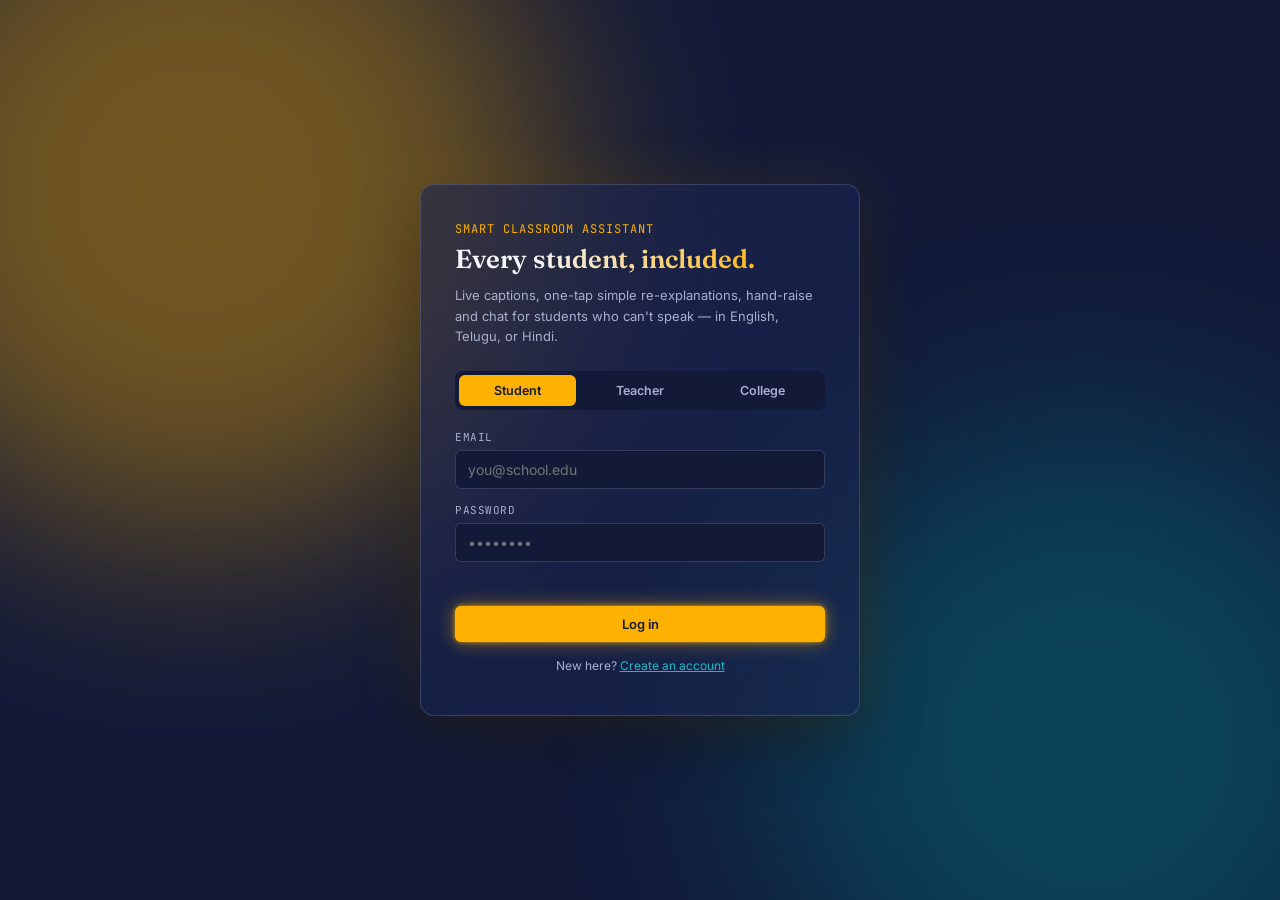
==== commit 2792e9e4: "Persist and broadcast teacher mic/camera mute state" ====
--- a/frontend/index.html
+++ b/frontend/index.html
@@ -145,6 +145,10 @@
         <div class="cam-preview-wrap">
           <video id="teacherCamPreview" autoplay muted playsinline></video>
         </div>
+        <div class="av-controls-row">
+          <button id="toggleMicBtn" type="button" class="btn btn-ghost" aria-pressed="false" aria-label="Mute microphone">🎤 Mute</button>
+          <button id="toggleCamBtn" type="button" class="btn btn-ghost" aria-pressed="false" aria-label="Turn camera off">📷 Camera Off</button>
+        </div>
         <div class="transcript-box" id="transcriptBoxTeacher" aria-live="polite">
           <p class="placeholder">Live transcript will appear here…</p>
         </div>
@@ -227,6 +231,7 @@
         <video id="liveVideoStudent" autoplay playsinline></video>
         <p class="live-video-status hidden" id="liveVideoStatus">No class is live right now.</p>
         <p class="caption-overlay hidden" id="captionOverlay" aria-live="polite"></p>
+        <p class="av-state-overlay hidden" id="avStateOverlay" aria-live="polite"></p>
       </div>
 
       <div class="transcript-search">
--- a/frontend/style.css
+++ b/frontend/style.css
@@ -6,9 +6,11 @@
   --chalk:        #F4F6FB; /* near White */
   --chalk-dim:    #A9AFCE; /* Lilac, dimmed for readability */
   --amber:        #FEB100; /* Brand Yellow — primary accent/CTA */
-  --teal:         #00828E; /* Brand Teal — secondary accent */
+  --teal:         #00828E; /* Brand Teal — secondary accent (borders/backgrounds/icons only) */
+  --teal-text:    #1CB8C4; /* Lightened teal for TEXT — #00828E fails WCAG AA (3.72:1) on --board; this passes (7.07:1) */
   --alert:        #FF816E; /* Brand Orange — urgent/emergency */
-  --purple:       #71609E; /* Brand Purple — used for the AI Chat identity */
+  --purple:       #71609E; /* Brand Purple — used for the AI Chat identity (borders/backgrounds only) */
+  --purple-text:  #9B8CC7; /* Lightened purple for TEXT — #71609E fails WCAG AA (3.14:1) on --board; this passes (5.66:1) */
   --turquoise:    #00D6D0; /* Brand Turquoise — used for highlights/success */
   --capgemini-blue: #00A9E0; /* Brand light blue, from the guideline's top swatch */
   --rule:         rgba(212, 211, 241, 0.18); /* Lilac, low opacity, for borders */
@@ -321,7 +323,7 @@
 
 .engagement-value {
   font-size: 20px;
-  color: var(--teal);
+  color: var(--teal-text);
   font-weight: 500;
 }
 
@@ -368,7 +370,7 @@
 }
 
 #rosterList li.present .mark {
-  color: var(--teal);
+  color: var(--teal-text);
 }
 
 #rosterList li.present .mark::before {
@@ -657,12 +659,12 @@
   margin-top: 16px;
 }
 
-.auth-switch a { color: var(--teal); }
+.auth-switch a { color: var(--teal-text); }
 
 .session-meta #welcomeUser {
   font-family: var(--font-mono);
   font-size: 12px;
-  color: var(--teal);
+  color: var(--teal-text);
 }
 
 /* =================================================================
@@ -788,7 +790,7 @@
   line-height: 1.5;
 }
 
-.recognized-line.active { color: var(--teal); }
+.recognized-line.active { color: var(--teal-text); }
 
 #rosterList li {
   gap: 8px;
@@ -817,7 +819,7 @@
 
 #rosterList li .enroll-btn.enrolled {
   border-color: var(--teal);
-  color: var(--teal);
+  color: var(--teal-text);
 }
 
 #rosterList li.auto-recognized {
@@ -968,7 +970,7 @@
 .student-count-badge {
   font-family: var(--font-mono);
   font-size: 11px;
-  color: var(--teal);
+  color: var(--teal-text);
   background: var(--board-panel);
   border: 1px solid rgba(0, 130, 142, 0.35);
   border-radius: 20px;
@@ -1018,7 +1020,7 @@
 .raise-list li .resolve-btn {
   background: transparent;
   border: 1px solid var(--teal);
-  color: var(--teal);
+  color: var(--teal-text);
   border-radius: 5px;
   font-size: 11px;
   padding: 4px 8px;
@@ -1102,6 +1104,35 @@
   margin-top: 14px;
 }
 
+/* Mic/camera mute controls shown under the live preview while a class is active */
+.av-controls-row {
+  display: flex;
+  gap: 8px;
+  margin-bottom: 12px;
+}
+.av-controls-row .btn {
+  flex: 1;
+}
+.av-controls-row .btn.active {
+  background: var(--alert);
+  color: var(--chalk);
+  border-color: var(--alert);
+}
+
+.av-badge {
+  display: inline-block;
+  margin-left: 6px;
+  padding: 1px 7px;
+  border-radius: 4px;
+  font-size: 10.5px;
+  font-weight: 600;
+}
+.av-badge-muted {
+  background: rgba(255, 129, 110, 0.18);
+  color: var(--alert);
+  border: 1px solid rgba(255, 129, 110, 0.4);
+}
+
 #recordingPlayback video {
   width: 100%;
   border-radius: 8px;
@@ -1113,7 +1144,7 @@
   margin-top: 6px;
   font-family: var(--font-mono);
   font-size: 11.5px;
-  color: var(--teal);
+  color: var(--teal-text);
   text-decoration: none;
   border: 1px solid var(--teal);
   border-radius: 5px;
@@ -1325,7 +1356,7 @@
 }
 
 .flashcard .fc-q { color: var(--chalk); font-weight: 600; }
-.flashcard .fc-a { color: var(--teal); display: none; }
+.flashcard .fc-a { color: var(--teal-text); display: none; }
 .flashcard.flipped .fc-q { display: none; }
 .flashcard.flipped .fc-a { display: block; }
 .flashcard:hover { border-color: var(--amber); }
@@ -1666,7 +1697,7 @@
 
 .quiz-question .q-option.correct {
   background: rgba(0, 130, 142, 0.15);
-  color: var(--teal);
+  color: var(--teal-text);
 }
 
 .quiz-question .q-option.incorrect {
@@ -1804,6 +1835,26 @@
 .caption-overlay.caption-xlarge { font-size: 23px; }
 .caption-overlay.caption-small { font-size: 12px; }
 
+/* Teacher mute/camera-off indicator — sits at the TOP of the video so it
+   never overlaps the caption overlay, which sits at the bottom. */
+.av-state-overlay {
+  position: absolute;
+  left: 8%;
+  right: 8%;
+  top: 5%;
+  margin: 0;
+  text-align: center;
+  background: rgba(255, 129, 110, 0.9);
+  color: #121A38;
+  font-family: var(--font-body);
+  font-weight: 600;
+  font-size: 13px;
+  line-height: 1.4;
+  padding: 6px 12px;
+  border-radius: 6px;
+  pointer-events: none;
+}
+
 .speed-btn {
   flex: 1;
   background: var(--board);
@@ -1860,12 +1911,12 @@
 .chat-block-ai .qa-thread {
   border-left: 3px solid var(--purple);
 }
-.chat-block-ai .mini-head-ai { color: var(--purple); }
+.chat-block-ai .mini-head-ai { color: var(--purple-text); }
 
 .chat-block-teacher .qa-thread {
   border-left: 3px solid var(--teal);
 }
-.chat-block-teacher .mini-head-teacher { color: var(--teal); }
+.chat-block-teacher .mini-head-teacher { color: var(--teal-text); }
 
 /* =================================================================
    Teacher: Class Timetable + Quiz/GK Results
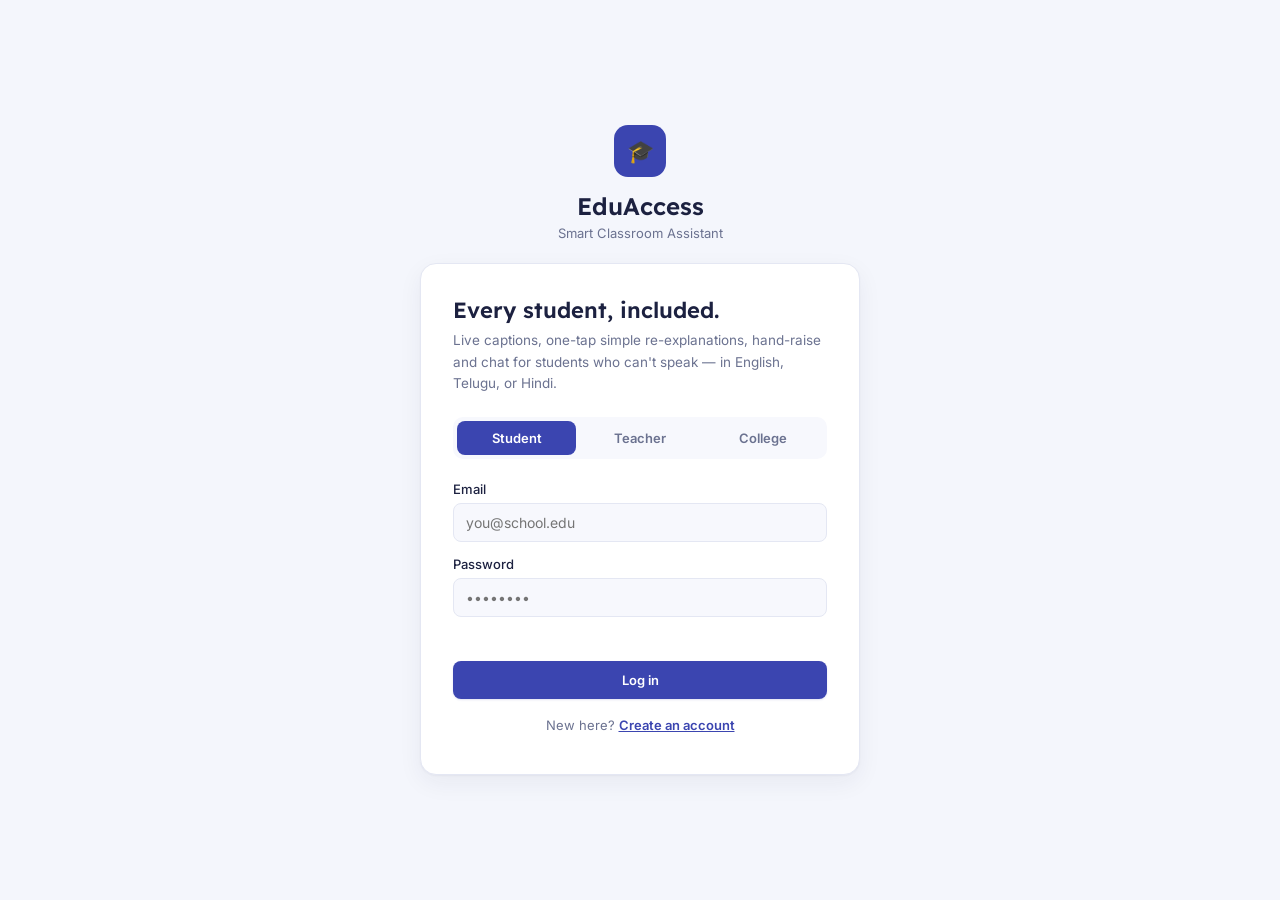
==== commit 7421543c: "Fix redesign deployment" ====
--- a/frontend/index.html
+++ b/frontend/index.html
@@ -14,10 +14,13 @@
 
 <!-- ================= AUTH SCREEN ================= -->
 <div id="authScreen" class="auth-screen">
-  <div class="chalk-dust"></div>
+  <div class="auth-brand">
+    <span class="auth-logo-mark">🎓</span>
+    <h1 class="auth-brand-name">EduAccess</h1>
+    <p class="auth-brand-tag">Smart Classroom Assistant</p>
+  </div>
   <div class="auth-card">
-    <span class="eyebrow">Smart Classroom Assistant</span>
-    <h1 class="auth-title">Every student, included.</h1>
+    <h2 class="auth-title">Every student, included.</h2>
     <p class="auth-sub">Live captions, one-tap simple re-explanations, hand-raise and chat for students who can't speak — in English, Telugu, or Hindi.</p>
 
     <!-- ROLE TABS -->
@@ -84,9 +87,25 @@
 </div>
 
 <!-- ================= TEACHER DASHBOARD ================= -->
-<div id="teacherScreen" class="hidden">
+<div id="teacherScreen" class="app-shell hidden">
+  <aside class="sidebar">
+    <div class="sidebar-brand">
+      <span class="sidebar-logo">🎓</span>
+      <div class="sidebar-brand-text"><strong>EduAccess</strong><small>Smart Classroom</small></div>
+    </div>
+    <nav class="sidebar-nav" aria-label="Teacher navigation">
+      <a class="sidebar-link active" href="#panelClassControl"><span class="sidebar-icon">▦</span> Dashboard</a>
+      <a class="sidebar-link" href="#panelClassControl"><span class="sidebar-icon">▶</span> Class Session</a>
+      <a class="sidebar-link" href="#panelHandRaises"><span class="sidebar-icon">✋</span> Raised Hands</a>
+      <a class="sidebar-link" href="#panelChat"><span class="sidebar-icon">💬</span> Student Chat</a>
+      <a class="sidebar-link" href="#panelTimetable"><span class="sidebar-icon">🗂</span> My Classes</a>
+    </nav>
+    <div class="sidebar-bottom">
+      <button id="logoutBtnTeacher" class="sidebar-link sidebar-logout"><span class="sidebar-icon">⎋</span> Log out</button>
+    </div>
+  </aside>
+  <div class="app-main">
   <header class="ledger-header">
-    <div class="chalk-dust"></div>
     <div class="header-row">
       <div class="header-title">
         <span class="eyebrow" id="teacherCollegeLabel">College</span>
@@ -95,13 +114,12 @@
       <div class="session-meta">
         <span id="welcomeUserTeacher"></span>
         <span id="clockTeacher">--:--:--</span>
-        <button id="logoutBtnTeacher" class="btn btn-ghost btn-small">Log out</button>
       </div>
     </div>
   </header>
 
   <main class="board board-teacher" tabindex="-1" aria-label="Teacher dashboard">
-    <section class="panel panel-class-control">
+    <section class="panel panel-class-control" id="panelClassControl">
       <div class="panel-head"><span class="panel-number">I</span><h2>Class Session</h2></div>
 
       <div class="a11y-snapshot" id="a11ySnapshot">
@@ -193,12 +211,29 @@
       </ul>
     </section>
   </main>
+  </div>
 </div>
 
 <!-- ================= STUDENT DASHBOARD ================= -->
-<div id="studentScreen" class="hidden">
+<div id="studentScreen" class="app-shell hidden">
+  <aside class="sidebar">
+    <div class="sidebar-brand">
+      <span class="sidebar-logo">🎓</span>
+      <div class="sidebar-brand-text"><strong>EduAccess</strong><small>Smart Classroom</small></div>
+    </div>
+    <nav class="sidebar-nav" aria-label="Student navigation">
+      <a class="sidebar-link active" href="#panelTranscript"><span class="sidebar-icon">▦</span> Dashboard</a>
+      <a class="sidebar-link" href="#panelTranscript"><span class="sidebar-icon">▶</span> Live Class</a>
+      <a class="sidebar-link" href="#panelQa"><span class="sidebar-icon">❓</span> Ask &amp; Get Help</a>
+      <a class="sidebar-link" href="#panelStudy"><span class="sidebar-icon">📖</span> Study Tools</a>
+      <button type="button" class="sidebar-link" id="settingsNavBtn"><span class="sidebar-icon">⚙</span> Settings</button>
+    </nav>
+    <div class="sidebar-bottom">
+      <button id="logoutBtnStudent" class="sidebar-link sidebar-logout"><span class="sidebar-icon">⎋</span> Log out</button>
+    </div>
+  </aside>
+  <div class="app-main">
   <header class="ledger-header">
-    <div class="chalk-dust"></div>
     <div class="header-row">
       <div class="header-title">
         <span class="eyebrow">Room · Live Session</span>
@@ -207,13 +242,12 @@
       <div class="session-meta">
         <span id="welcomeUserStudent"></span>
         <span id="clockStudent">--:--:--</span>
-        <button id="logoutBtnStudent" class="btn btn-ghost btn-small">Log out</button>
       </div>
     </div>
   </header>
 
   <main class="board" tabindex="-1" aria-label="Student dashboard">
-    <section class="panel panel-transcript">
+    <section class="panel panel-transcript" id="panelTranscript">
       <div class="panel-head"><span class="panel-number">I</span><h2>Live Captions &amp; Notes</h2></div>
       <p class="hint" id="noActiveClassMsg">No class is live right now for your college. This checks every few seconds.</p>
 
@@ -285,7 +319,7 @@
       </div>
     </section>
 
-    <section class="panel panel-qa">
+    <section class="panel panel-qa" id="panelQa">
       <div class="panel-head"><span class="panel-number">II</span><h2>Ask &amp; Get Help</h2></div>
 
       <div class="doubt-actions">
@@ -316,7 +350,7 @@
       </div>
     </section>
 
-    <section class="panel panel-study">
+    <section class="panel panel-study" id="panelStudy">
       <div class="panel-head"><span class="panel-number">III</span><h2>Study Tools</h2></div>
 
       <div class="badge-row" id="badgeRow"></div>
@@ -349,12 +383,27 @@
       </div>
     </section>
   </main>
+  </div>
 </div>
 
 <!-- ================= COLLEGE ADMIN DASHBOARD ================= -->
-<div id="collegeScreen" class="hidden">
+<div id="collegeScreen" class="app-shell hidden">
+  <aside class="sidebar">
+    <div class="sidebar-brand">
+      <span class="sidebar-logo">🎓</span>
+      <div class="sidebar-brand-text"><strong>EduAccess</strong><small>Smart Classroom</small></div>
+    </div>
+    <nav class="sidebar-nav" aria-label="College admin navigation">
+      <a class="sidebar-link active" href="#panelFilters"><span class="sidebar-icon">▦</span> Dashboard</a>
+      <a class="sidebar-link" href="#panelFilters"><span class="sidebar-icon">🔍</span> Find Classes</a>
+      <a class="sidebar-link" href="#panelClasslist"><span class="sidebar-icon">🗂</span> All Classes</a>
+    </nav>
+    <div class="sidebar-bottom">
+      <button id="logoutBtnCollege" class="sidebar-link sidebar-logout"><span class="sidebar-icon">⎋</span> Log out</button>
+    </div>
+  </aside>
+  <div class="app-main">
   <header class="ledger-header">
-    <div class="chalk-dust"></div>
     <div class="header-row">
       <div class="header-title">
         <span class="eyebrow">Institution Overview</span>
@@ -362,13 +411,12 @@
       </div>
       <div class="session-meta">
         <span id="welcomeUserCollege"></span>
-        <button id="logoutBtnCollege" class="btn btn-ghost btn-small">Log out</button>
       </div>
     </div>
   </header>
 
   <main class="board board-college" tabindex="-1" aria-label="College dashboard">
-    <section class="panel panel-filters">
+    <section class="panel panel-filters" id="panelFilters">
       <div class="panel-head"><span class="panel-number">I</span><h2>Find Classes</h2></div>
       <label class="field-label">Subject <input type="text" id="filterSubject" placeholder="e.g. Physics" /></label>
       <label class="field-label">Teacher <input type="text" id="filterTeacher" placeholder="e.g. Ms. Rao" /></label>
@@ -376,13 +424,14 @@
       <button id="applyFiltersBtn" class="btn btn-primary btn-wide">Search</button>
     </section>
 
-    <section class="panel panel-classlist">
+    <section class="panel panel-classlist" id="panelClasslist">
       <div class="panel-head"><span class="panel-number">II</span><h2>Classes — date, subject &amp; teacher wise</h2></div>
       <ul id="collegeClassList" class="class-list">
         <li class="placeholder">No classes recorded yet for this institution.</li>
       </ul>
     </section>
   </main>
+  </div>
 </div>
 
 <!-- Floating accessibility toolbar (student view only) -->
@@ -436,5 +485,25 @@
 <div class="magnifier-glass hidden" id="magnifierGlass"></div>
 
 <script defer src="app.js"></script>
+<script defer>
+// Purely cosmetic: highlights the clicked sidebar link and routes the
+// "Settings" shortcut to the existing accessibility panel. Does not
+// touch any state app.js relies on.
+document.addEventListener('DOMContentLoaded', function () {
+  document.querySelectorAll('.sidebar-nav').forEach(function (nav) {
+    nav.addEventListener('click', function (e) {
+      var link = e.target.closest('.sidebar-link');
+      if (!link || !nav.contains(link)) return;
+      nav.querySelectorAll('.sidebar-link').forEach(function (l) { l.classList.remove('active'); });
+      link.classList.add('active');
+    });
+  });
+  var settingsNavBtn = document.getElementById('settingsNavBtn');
+  var a11yToggle = document.getElementById('a11yToggle');
+  if (settingsNavBtn && a11yToggle) {
+    settingsNavBtn.addEventListener('click', function () { a11yToggle.click(); });
+  }
+});
+</script>
 </body>
 </html>
--- a/frontend/style.css
+++ b/frontend/style.css
@@ -1,27 +1,30 @@
 :root {
-  /* T4PF / Capgemini official brand palette */
-  --board:        #121A38; /* Capgemini Dark Blue */
-  --board-panel:  #1C2650;
-  --board-panel-2:#26326A;
-  --chalk:        #F4F6FB; /* near White */
-  --chalk-dim:    #A9AFCE; /* Lilac, dimmed for readability */
-  --amber:        #FEB100; /* Brand Yellow — primary accent/CTA */
-  --teal:         #00828E; /* Brand Teal — secondary accent (borders/backgrounds/icons only) */
-  --teal-text:    #1CB8C4; /* Lightened teal for TEXT — #00828E fails WCAG AA (3.72:1) on --board; this passes (7.07:1) */
-  --alert:        #FF816E; /* Brand Orange — urgent/emergency */
-  --purple:       #71609E; /* Brand Purple — used for the AI Chat identity (borders/backgrounds only) */
-  --purple-text:  #9B8CC7; /* Lightened purple for TEXT — #71609E fails WCAG AA (3.14:1) on --board; this passes (5.66:1) */
-  --turquoise:    #00D6D0; /* Brand Turquoise — used for highlights/success */
-  --capgemini-blue: #00A9E0; /* Brand light blue, from the guideline's top swatch */
-  --rule:         rgba(212, 211, 241, 0.18); /* Lilac, low opacity, for borders */
-
-  --font-display: 'Fraunces', serif;
+  /* ClassAbly palette — indigo on soft neutral, light SaaS surface */
+  --board:        #F4F6FC; /* page background */
+  --board-panel:  #FFFFFF; /* card surface */
+  --board-panel-2:#F7F8FD; /* recessed / hover surface */
+  --chalk:        #1C2140; /* primary text (near-navy, not pure black) */
+  --chalk-dim:    #6B7290; /* secondary text */
+  --amber:        #3B45B0; /* primary indigo — CTAs, active states */
+  --amber-dark:   #2C3486; /* primary indigo, hover/pressed */
+  --teal:         #0E8A8A; /* secondary accent — borders/backgrounds/icons only */
+  --teal-text:    #0B7373; /* teal for TEXT — passes AA on white */
+  --alert:        #D6415A; /* urgent/emergency, live indicator */
+  --purple:       #7C5CD1; /* AI Chat identity (borders/backgrounds only) */
+  --purple-text:  #6947B8; /* purple for TEXT — passes AA on white */
+  --turquoise:    #0E9F6E; /* success / positive */
+  --capgemini-blue: #3B45B0;
+  --rule:         #E4E7F3; /* card borders / dividers */
+  --on-accent:    #FFFFFF; /* text placed on the indigo/alert accent colors */
+  --shadow-card:  0 1px 2px rgba(28, 33, 64, 0.04), 0 8px 24px rgba(28, 33, 64, 0.06);
+
+  --font-display: 'Lexend', 'Inter', sans-serif;
   --font-body:    'Inter', sans-serif;
   --font-mono:    'JetBrains Mono', monospace;
 
-  /* Brand-colored glow — used sparingly, on primary buttons and live/recording indicators */
-  --glow-violet: 0 0 18px rgba(254, 177, 0, 0.5), 0 0 4px rgba(254, 177, 0, 0.75);
-  --glow-teal:   0 0 18px rgba(0, 130, 142, 0.55), 0 0 4px rgba(0, 130, 142, 0.8);
+  /* Kept for reference by older rules; glow effects are no longer used in the light theme */
+  --glow-violet: none;
+  --glow-teal:   none;
 }
 
 * { box-sizing: border-box; }
@@ -36,71 +39,145 @@
   overflow-x: hidden;
 }
 
-/* Ambient animated glow — drifting soft-focus orbs behind every screen.
-   This is what makes the glass panels below actually read as "glass"
-   instead of just semi-transparent gray. */
-body::before,
-body::after {
-  content: "";
-  position: fixed;
-  border-radius: 50%;
-  filter: blur(110px);
-  z-index: 0;
-  pointer-events: none;
-  opacity: 0.4;
-}
-body::before {
-  width: 55vw;
-  height: 55vw;
-  background: var(--amber);
-  top: -18%;
-  left: -12%;
-  animation: orbFloatA 22s ease-in-out infinite alternate;
-}
-body::after {
-  width: 50vw;
-  height: 50vw;
-  background: var(--teal);
-  bottom: -18%;
-  right: -10%;
-  animation: orbFloatB 26s ease-in-out infinite alternate;
-}
-@keyframes orbFloatA {
-  0%   { transform: translate(0, 0) scale(1); }
-  100% { transform: translate(8vw, 10vh) scale(1.15); }
-}
-@keyframes orbFloatB {
-  0%   { transform: translate(0, 0) scale(1); }
-  100% { transform: translate(-7vw, -9vh) scale(1.1); }
-}
-
-/* Everything else needs to sit above the ambient orbs */
 .auth-screen, .ledger-header, .board, .a11y-toolbar, .magnifier-glass {
   position: relative;
   z-index: 1;
 }
 
+/* ---------- App shell: sidebar + main column ---------- */
+
+html { scroll-behavior: smooth; }
+
+.app-shell {
+  display: flex;
+  align-items: flex-start;
+  min-height: 100vh;
+}
+
+.sidebar {
+  position: sticky;
+  top: 0;
+  flex: 0 0 232px;
+  width: 232px;
+  height: 100vh;
+  background: var(--board-panel);
+  border-right: 1px solid var(--rule);
+  display: flex;
+  flex-direction: column;
+  padding: 22px 16px;
+  overflow-y: auto;
+}
+
+.sidebar-brand {
+  display: flex;
+  align-items: center;
+  gap: 10px;
+  padding: 0 6px 20px;
+  margin-bottom: 12px;
+  border-bottom: 1px solid var(--rule);
+}
+
+.sidebar-logo {
+  flex: 0 0 34px;
+  width: 34px;
+  height: 34px;
+  line-height: 34px;
+  text-align: center;
+  font-size: 16px;
+  background: var(--amber);
+  border-radius: 9px;
+}
+
+.sidebar-brand-text strong {
+  display: block;
+  font-family: var(--font-display);
+  font-weight: 600;
+  font-size: 15px;
+  color: var(--chalk);
+}
+
+.sidebar-brand-text small {
+  display: block;
+  font-size: 11px;
+  color: var(--chalk-dim);
+}
+
+.sidebar-nav {
+  display: flex;
+  flex-direction: column;
+  gap: 2px;
+  flex: 1;
+}
+
+.sidebar-link {
+  display: flex;
+  align-items: center;
+  gap: 10px;
+  padding: 9px 10px;
+  border-radius: 8px;
+  color: var(--chalk-dim);
+  font-family: var(--font-body);
+  font-size: 13.5px;
+  font-weight: 500;
+  text-decoration: none;
+  background: transparent;
+  border: none;
+  width: 100%;
+  text-align: left;
+  cursor: pointer;
+}
+
+.sidebar-link:hover { background: var(--board-panel-2); color: var(--chalk); }
+
+.sidebar-link.active {
+  background: rgba(59, 69, 176, 0.08);
+  color: var(--amber);
+  font-weight: 600;
+}
+
+.sidebar-icon { font-size: 15px; width: 18px; text-align: center; }
+
+.sidebar-bottom {
+  padding-top: 12px;
+  margin-top: 12px;
+  border-top: 1px solid var(--rule);
+}
+
+.sidebar-link.sidebar-logout { color: var(--alert); }
+.sidebar-link.sidebar-logout:hover { background: rgba(214, 65, 90, 0.08); }
+
+.app-main {
+  flex: 1;
+  min-width: 0;
+}
+
+@media (max-width: 900px) {
+  .app-shell { flex-direction: column; }
+  .sidebar {
+    position: relative;
+    width: 100%;
+    height: auto;
+    flex-direction: row;
+    flex-wrap: wrap;
+    align-items: center;
+  }
+  .sidebar-brand { border-bottom: none; margin-bottom: 0; padding-bottom: 0; flex: 1 0 100%; }
+  .sidebar-nav { flex-direction: row; flex-wrap: wrap; }
+  .sidebar-bottom { border-top: none; margin-top: 0; padding-top: 0; }
+}
+
 /* ---------- Header ---------- */
 
 .ledger-header {
   position: relative;
-  padding: 28px 40px 22px;
+  padding: 20px 32px;
   border-bottom: 1px solid var(--rule);
   overflow: hidden;
-  background: rgba(18, 26, 56, 0.55);
-  backdrop-filter: blur(18px);
-  -webkit-backdrop-filter: blur(18px);
+  background: var(--board-panel);
 }
 
 .chalk-dust {
-  position: absolute;
-  inset: 0;
-  background-image:
-    radial-gradient(1px 1px at 10% 30%, rgba(244,246,251,0.06), transparent),
-    radial-gradient(1px 1px at 80% 60%, rgba(244,246,251,0.05), transparent),
-    radial-gradient(1.5px 1.5px at 45% 80%, rgba(244,246,251,0.04), transparent),
-    radial-gradient(1px 1px at 65% 20%, rgba(244,246,251,0.05), transparent);
-  pointer-events: none;
+  display: none;
 }
 
 .header-row {
@@ -114,31 +191,26 @@
 
 .eyebrow {
   display: block;
-  font-family: var(--font-mono);
-  font-size: 12px;
-  letter-spacing: 0.08em;
-  text-transform: uppercase;
-  color: var(--amber);
-  margin-bottom: 6px;
+  font-family: var(--font-body);
+  font-size: 13px;
+  color: var(--chalk-dim);
+  margin-bottom: 2px;
 }
 
 .header-title h1 {
   font-family: var(--font-display);
   font-weight: 600;
-  font-size: 34px;
+  font-size: 24px;
   margin: 0;
   letter-spacing: -0.01em;
-  background: linear-gradient(90deg, var(--chalk) 30%, var(--amber) 100%);
-  -webkit-background-clip: text;
-  background-clip: text;
-  -webkit-text-fill-color: transparent;
+  color: var(--chalk);
 }
 
 .session-meta {
   display: flex;
   align-items: center;
   gap: 20px;
-  font-family: var(--font-mono);
+  font-family: var(--font-body);
   font-size: 13px;
   color: var(--chalk-dim);
 }
@@ -174,29 +246,29 @@
 .board {
   display: grid;
   grid-template-columns: 1fr 360px 360px;
-  gap: 1px;
-  background: var(--rule);
+  gap: 20px;
+  background: transparent;
+  padding: 24px 32px 40px;
 }
 
 @media (max-width: 1000px) {
-  .board { grid-template-columns: 1fr; }
+  .board { grid-template-columns: 1fr; padding: 16px 16px 32px; }
 }
 
 .panel {
-  background: rgba(28, 38, 80, 0.55);
-  backdrop-filter: blur(18px);
-  -webkit-backdrop-filter: blur(18px);
-  border: 1px solid rgba(212, 211, 241, 0.14);
+  background: var(--board-panel);
+  border: 1px solid var(--rule);
+  border-radius: 14px;
+  box-shadow: var(--shadow-card);
   padding: 22px 24px 26px;
   display: flex;
   flex-direction: column;
   min-height: 560px;
-  transition: border-color 0.25s ease, box-shadow 0.25s ease;
+  transition: box-shadow 0.2s ease;
 }
 
 .panel:hover {
-  border-color: rgba(254, 177, 0, 0.35);
-  box-shadow: 0 0 30px rgba(254, 177, 0, 0.08);
+  box-shadow: 0 1px 2px rgba(28,33,64,0.04), 0 12px 28px rgba(28,33,64,0.09);
 }
 
 .panel-head {
@@ -209,16 +281,15 @@
 }
 
 .panel-number {
-  font-family: var(--font-display);
-  color: var(--amber);
-  font-size: 15px;
+  display: none;
 }
 
 .panel-head h2 {
   font-family: var(--font-display);
-  font-weight: 500;
-  font-size: 18px;
+  font-weight: 600;
+  font-size: 17px;
   margin: 0;
+  color: var(--chalk);
 }
 
 /* ---------- Buttons ---------- */
@@ -227,29 +298,27 @@
   font-family: var(--font-body);
   font-size: 13px;
   font-weight: 600;
-  border-radius: 6px;
-  padding: 9px 16px;
+  border-radius: 8px;
+  padding: 10px 16px;
   border: 1px solid transparent;
   cursor: pointer;
-  transition: opacity 0.15s ease, transform 0.1s ease;
+  transition: background 0.15s ease, transform 0.1s ease, border-color 0.15s ease;
 }
 
 .btn:active { transform: scale(0.97); }
 
 .btn-primary {
   background: var(--amber);
-  color: #121A38;
-  box-shadow: var(--glow-violet);
-  transition: opacity 0.15s ease, transform 0.15s ease, box-shadow 0.25s ease;
+  color: var(--on-accent);
+  box-shadow: 0 1px 2px rgba(59,69,176,0.15);
+  transition: background 0.15s ease, transform 0.15s ease;
 }
 .btn-primary:hover {
-  opacity: 0.92;
-  transform: translateY(-1px);
-  box-shadow: 0 0 26px rgba(254, 177, 0, 0.7), 0 0 6px rgba(254, 177, 0, 0.9);
+  background: var(--amber-dark);
 }
 .btn-primary.active {
   background: var(--alert);
-  color: var(--chalk);
+  color: var(--on-accent);
 }
 
 .btn-ghost {
@@ -257,9 +326,9 @@
   border-color: var(--rule);
   color: var(--chalk-dim);
 }
-.btn-ghost:hover { border-color: var(--teal); color: var(--chalk); }
-
-.btn-small { padding: 5px 10px; font-size: 11px; }
+.btn-ghost:hover { border-color: var(--amber); color: var(--amber); }
+
+.btn-small { padding: 6px 11px; font-size: 12px; }
 
 .controls-row {
   display: flex;
@@ -270,9 +339,9 @@
 }
 
 .hint {
-  font-size: 11px;
-  color: var(--chalk-dim);
-  font-family: var(--font-mono);
+  font-size: 12px;
+  color: var(--chalk-dim);
+  font-family: var(--font-body);
 }
 
 /* ---------- Panel 1: camera / roster ---------- */
@@ -389,7 +458,7 @@
 
 .add-student-form input {
   flex: 1;
-  background: var(--board-panel);
+  background: var(--board-panel-2);
   border: 1px solid var(--rule);
   border-radius: 6px;
   padding: 7px 10px;
@@ -401,7 +470,7 @@
 /* ---------- Panel 2: transcript ---------- */
 
 .transcript-box {
-  background: var(--board-panel);
+  background: var(--board-panel-2);
   border: 1px solid var(--rule);
   border-radius: 8px;
   padding: 14px 16px;
@@ -436,11 +505,10 @@
   display: flex;
   align-items: center;
   justify-content: space-between;
-  font-family: var(--font-mono);
-  font-size: 11px;
-  text-transform: uppercase;
-  letter-spacing: 0.06em;
-  color: var(--chalk-dim);
+  font-family: var(--font-body);
+  font-weight: 600;
+  font-size: 13px;
+  color: var(--chalk);
   margin-bottom: 8px;
 }
 
@@ -479,7 +547,7 @@
 .qa-item .a {
   font-size: 14px;
   line-height: 1.55;
-  background: var(--board-panel);
+  background: var(--board-panel-2);
   border: 1px solid var(--rule);
   border-radius: 8px;
   padding: 10px 12px;
@@ -492,7 +560,7 @@
 
 .qa-form input {
   flex: 1;
-  background: var(--board-panel);
+  background: var(--board-panel-2);
   border: 1px solid var(--rule);
   border-radius: 6px;
   padding: 10px 12px;
@@ -519,50 +587,77 @@
   position: relative;
   min-height: 100vh;
   display: flex;
+  flex-direction: column;
   align-items: center;
   justify-content: center;
   padding: 40px 20px;
   overflow: hidden;
+  background: var(--board);
+}
+
+.auth-brand {
+  text-align: center;
+  margin-bottom: 22px;
+}
+
+.auth-logo-mark {
+  display: block;
+  width: 52px;
+  height: 52px;
+  line-height: 52px;
+  text-align: center;
+  font-size: 22px;
+  background: var(--amber);
+  border-radius: 14px;
+  margin: 0 auto 14px;
+}
+
+.auth-brand-name {
+  font-family: var(--font-display);
+  font-weight: 600;
+  font-size: 24px;
+  color: var(--chalk);
+  margin: 0;
+}
+
+.auth-brand-tag {
+  font-size: 13px;
+  color: var(--chalk-dim);
+  margin: 4px 0 0;
 }
 
 .auth-card {
   position: relative;
   width: 100%;
   max-width: 440px;
-  background: rgba(28, 38, 80, 0.6);
-  backdrop-filter: blur(22px);
-  -webkit-backdrop-filter: blur(22px);
-  border: 1px solid rgba(212, 211, 241, 0.18);
-  border-radius: 14px;
-  padding: 36px 34px 30px;
-  box-shadow: 0 0 60px rgba(254, 177, 0, 0.12), 0 20px 60px rgba(0,0,0,0.4);
+  background: var(--board-panel);
+  border: 1px solid var(--rule);
+  border-radius: 16px;
+  padding: 32px 32px 28px;
+  box-shadow: var(--shadow-card);
 }
 
 .auth-title {
   font-family: var(--font-display);
   font-weight: 600;
-  font-size: 26px;
-  margin: 6px 0 10px;
-  background: linear-gradient(90deg, var(--chalk) 20%, var(--amber) 90%);
-  -webkit-background-clip: text;
-  background-clip: text;
-  -webkit-text-fill-color: transparent;
+  font-size: 22px;
+  margin: 0 0 6px;
+  color: var(--chalk);
 }
 
 .auth-sub {
-  font-size: 13px;
+  font-size: 13.5px;
   line-height: 1.6;
   color: var(--chalk-dim);
-  margin: 0 0 24px;
+  margin: 0 0 22px;
 }
 
 .auth-form label {
   display: block;
-  font-family: var(--font-mono);
-  font-size: 11px;
-  text-transform: uppercase;
-  letter-spacing: 0.05em;
-  color: var(--chalk-dim);
+  font-family: var(--font-body);
+  font-size: 13px;
+  font-weight: 500;
+  color: var(--chalk);
   margin-bottom: 14px;
 }
 
@@ -573,9 +668,9 @@
   display: block;
   width: 100%;
   margin-top: 6px;
-  background: var(--board);
-  border: 1px solid var(--rule);
-  border-radius: 6px;
+  background: var(--board-panel-2);
+  border: 1px solid var(--rule);
+  border-radius: 8px;
   padding: 10px 12px;
   color: var(--chalk);
   font-family: var(--font-body);
@@ -590,16 +685,15 @@
 
 .disability-fieldset {
   border: 1px solid var(--rule);
-  border-radius: 8px;
+  border-radius: 10px;
   padding: 14px 14px 6px;
   margin: 4px 0 18px;
 }
 
 .disability-fieldset legend {
-  font-family: var(--font-mono);
-  font-size: 11px;
-  text-transform: uppercase;
-  letter-spacing: 0.05em;
+  font-family: var(--font-body);
+  font-size: 13px;
+  font-weight: 600;
   color: var(--amber);
   padding: 0 6px;
 }
@@ -607,7 +701,7 @@
 .legend-hint {
   text-transform: none;
   color: var(--chalk-dim);
-  font-size: 10px;
+  font-size: 11px;
   letter-spacing: 0;
 }
 
@@ -622,12 +716,13 @@
   display: flex;
   align-items: center;
   gap: 8px;
-  background: var(--board);
+  background: var(--board-panel-2);
   border: 1px solid var(--rule);
   border-radius: 20px;
   padding: 7px 12px;
   font-family: var(--font-body);
-  font-size: 12px;
+  font-size: 12.5px;
+  font-weight: 400;
   text-transform: none;
   letter-spacing: 0;
   color: var(--chalk);
@@ -637,7 +732,7 @@
 
 .chip:has(input:checked) {
   border-color: var(--amber);
-  background: rgba(254, 177, 0, 0.12);
+  background: rgba(59, 69, 176, 0.08);
 }
 
 .chip input { accent-color: var(--amber); }
@@ -646,7 +741,7 @@
 
 .auth-error {
   color: var(--alert);
-  font-size: 12px;
+  font-size: 12.5px;
   font-family: var(--font-body);
   min-height: 16px;
   margin: 4px 0 10px;
@@ -654,12 +749,12 @@
 
 .auth-switch {
   text-align: center;
-  font-size: 12px;
-  color: var(--chalk-dim);
-  margin-top: 16px;
-}
-
-.auth-switch a { color: var(--teal-text); }
+  font-size: 13px;
+  color: var(--chalk-dim);
+  margin-top: 18px;
+}
+
+.auth-switch a { color: var(--amber); font-weight: 600; }
 
 .session-meta #welcomeUser {
   font-family: var(--font-mono);
@@ -683,10 +778,10 @@
   border-radius: 50%;
   border: 1px solid var(--rule);
   background: var(--amber);
-  color: #121A38;
+  color: var(--on-accent);
   font-size: 18px;
   cursor: pointer;
-  box-shadow: 0 4px 14px rgba(0,0,0,0.35);
+  box-shadow: var(--shadow-card);
 }
 
 .a11y-panel {
@@ -694,11 +789,11 @@
   bottom: 56px;
   right: 0;
   width: 230px;
-  background: var(--board-panel-2);
-  border: 1px solid var(--rule);
-  border-radius: 10px;
+  background: var(--board-panel);
+  border: 1px solid var(--rule);
+  border-radius: 12px;
   padding: 14px 16px;
-  box-shadow: 0 8px 24px rgba(0,0,0,0.4);
+  box-shadow: 0 8px 28px rgba(28,33,64,0.16);
 }
 
 .a11y-panel h3 {
@@ -846,7 +941,7 @@
 }
 
 .btn-explain:hover {
-  background: rgba(254, 177, 0, 0.1);
+  background: rgba(59, 69, 176, 0.08);
 }
 
 .btn-explain.loading {
@@ -891,10 +986,10 @@
    ================================================================= */
 .role-tabs {
   display: flex;
-  gap: 6px;
-  margin-bottom: 20px;
-  background: var(--board);
-  border-radius: 8px;
+  gap: 4px;
+  margin-bottom: 22px;
+  background: var(--board-panel-2);
+  border-radius: 10px;
   padding: 4px;
 }
 
@@ -904,16 +999,16 @@
   border: none;
   color: var(--chalk-dim);
   font-family: var(--font-body);
-  font-size: 12.5px;
+  font-size: 13px;
   font-weight: 600;
-  padding: 8px 0;
-  border-radius: 6px;
+  padding: 9px 0;
+  border-radius: 8px;
   cursor: pointer;
 }
 
 .role-tab.active {
   background: var(--amber);
-  color: #121A38;
+  color: var(--on-accent);
 }
 
 /* =================================================================
@@ -921,11 +1016,10 @@
    ================================================================= */
 .field-label {
   display: block;
-  font-family: var(--font-mono);
-  font-size: 11px;
-  text-transform: uppercase;
-  letter-spacing: 0.05em;
-  color: var(--chalk-dim);
+  font-family: var(--font-body);
+  font-size: 13px;
+  font-weight: 500;
+  color: var(--chalk);
   margin-bottom: 14px;
 }
 
@@ -933,9 +1027,9 @@
   display: block;
   width: 100%;
   margin-top: 6px;
-  background: var(--board);
-  border: 1px solid var(--rule);
-  border-radius: 6px;
+  background: var(--board-panel-2);
+  border: 1px solid var(--rule);
+  border-radius: 8px;
   padding: 9px 11px;
   color: var(--chalk);
   font-family: var(--font-body);
@@ -944,10 +1038,9 @@
 
 .mini-head {
   font-family: var(--font-display);
-  font-size: 13px;
-  color: var(--chalk-dim);
-  text-transform: uppercase;
-  letter-spacing: 0.05em;
+  font-weight: 600;
+  font-size: 14px;
+  color: var(--chalk);
   margin: 18px 0 10px;
 }
 
@@ -971,7 +1064,7 @@
   font-family: var(--font-mono);
   font-size: 11px;
   color: var(--teal-text);
-  background: var(--board-panel);
+  background: var(--board-panel-2);
   border: 1px solid rgba(0, 130, 142, 0.35);
   border-radius: 20px;
   padding: 4px 11px;
@@ -995,7 +1088,7 @@
   display: flex;
   justify-content: space-between;
   align-items: center;
-  background: var(--board-panel);
+  background: var(--board-panel-2);
   border: 1px solid var(--amber);
   border-radius: 8px;
   padding: 10px 12px;
@@ -1047,7 +1140,7 @@
 }
 
 .class-list li {
-  background: var(--board-panel);
+  background: var(--board-panel-2);
   border: 1px solid var(--rule);
   border-radius: 8px;
   padding: 12px 14px;
@@ -1218,7 +1311,7 @@
 
 .fs-btn.active {
   background: var(--amber);
-  color: #121A38;
+  color: var(--on-accent);
   border-color: var(--amber);
 }
 
@@ -1269,7 +1362,7 @@
    Accessibility snapshot (teacher)
    ================================================================= */
 .a11y-snapshot {
-  background: var(--board-panel);
+  background: var(--board-panel-2);
   border: 1px solid var(--rule);
   border-radius: 8px;
   padding: 12px 14px;
@@ -1313,7 +1406,7 @@
   display: flex;
   align-items: center;
   gap: 5px;
-  background: var(--board-panel);
+  background: var(--board-panel-2);
   border: 1px solid var(--rule);
   border-radius: 20px;
   padding: 5px 10px;
@@ -1341,7 +1434,7 @@
 }
 
 .flashcard {
-  background: var(--board-panel);
+  background: var(--board-panel-2);
   border: 1px solid var(--rule);
   border-radius: 8px;
   padding: 12px;
@@ -1368,7 +1461,7 @@
 
 .mm-topic {
   background: var(--amber);
-  color: #121A38;
+  color: var(--on-accent);
   font-family: var(--font-display);
   font-weight: 600;
   font-size: 14px;
@@ -1379,7 +1472,7 @@
 }
 
 .mm-branch {
-  background: var(--board-panel);
+  background: var(--board-panel-2);
   border-left: 3px solid var(--teal);
   border-radius: 0 6px 6px 0;
   padding: 8px 12px;
@@ -1408,7 +1501,7 @@
    Sign Language Glossary (prototype)
    ================================================================= */
 .sign-glossary {
-  background: var(--board-panel);
+  background: var(--board-panel-2);
   border: 1px solid var(--rule);
   border-radius: 8px;
   padding: 12px 14px;
@@ -1421,7 +1514,7 @@
   text-transform: uppercase;
   letter-spacing: 0.05em;
   background: var(--amber);
-  color: #121A38;
+  color: var(--on-accent);
   padding: 2px 6px;
   border-radius: 4px;
   margin-left: 6px;
@@ -1507,7 +1600,7 @@
   left: 12px;
   z-index: 1000;
   background: var(--amber);
-  color: #121A38;
+  color: var(--on-accent);
   padding: 10px 16px;
   border-radius: 6px;
   font-family: var(--font-body);
@@ -1542,8 +1635,8 @@
   position: relative;
   width: 100%;
   aspect-ratio: 16/9;
-  background: #0A0E20;
-  border-radius: 8px;
+  background: #10152C;
+  border-radius: 12px;
   overflow: hidden;
   border: 1px solid var(--rule);
   margin-bottom: 14px;
@@ -1589,7 +1682,7 @@
 }
 
 .recordings-list li {
-  background: var(--board-panel);
+  background: var(--board-panel-2);
   border: 1px solid var(--rule);
   border-radius: 8px;
   padding: 10px 12px;
@@ -1635,7 +1728,7 @@
 
 .transcript-search input {
   flex: 1;
-  background: var(--board-panel);
+  background: var(--board-panel-2);
   border: 1px solid var(--rule);
   border-radius: 6px;
   padding: 8px 10px;
@@ -1653,7 +1746,7 @@
 
 .transcript-box mark {
   background: var(--amber);
-  color: #121A38;
+  color: var(--on-accent);
   border-radius: 2px;
   padding: 0 2px;
 }
@@ -1668,7 +1761,7 @@
 .quiz-container { margin-top: 12px; }
 
 .quiz-question {
-  background: var(--board-panel);
+  background: var(--board-panel-2);
   border: 1px solid var(--rule);
   border-radius: 8px;
   padding: 12px 14px;
@@ -1731,7 +1824,7 @@
 }
 
 .revision-list li {
-  background: var(--board-panel);
+  background: var(--board-panel-2);
   border: 1px solid var(--rule);
   border-radius: 8px;
   padding: 10px 12px;
@@ -1799,7 +1892,7 @@
 
 #cameraSelect {
   width: 100%;
-  background: var(--board-panel);
+  background: var(--board-panel-2);
   border: 1px solid var(--rule);
   border-radius: 6px;
   padding: 8px 10px;
@@ -1845,7 +1938,7 @@
   margin: 0;
   text-align: center;
   background: rgba(255, 129, 110, 0.9);
-  color: #121A38;
+  color: var(--on-accent);
   font-family: var(--font-body);
   font-weight: 600;
   font-size: 13px;
@@ -1867,7 +1960,7 @@
 }
 .speed-btn.active {
   background: var(--amber);
-  color: #121A38;
+  color: var(--on-accent);
   border-color: var(--amber);
 }
 
@@ -1883,7 +1976,7 @@
 }
 .cap-btn.active {
   background: var(--amber);
-  color: #121A38;
+  color: var(--on-accent);
   border-color: var(--amber);
 }
 
@@ -1930,7 +2023,7 @@
 }
 
 .timetable-list li, .quiz-results-list li {
-  background: var(--board-panel);
+  background: var(--board-panel-2);
   border: 1px solid var(--rule);
   border-radius: 8px;
   padding: 9px 12px;
@@ -2008,7 +2101,7 @@
 }
 
 .caption-lang-row select {
-  background: var(--board-panel);
+  background: var(--board-panel-2);
   border: 1px solid var(--rule);
   border-radius: 6px;
   padding: 5px 9px;
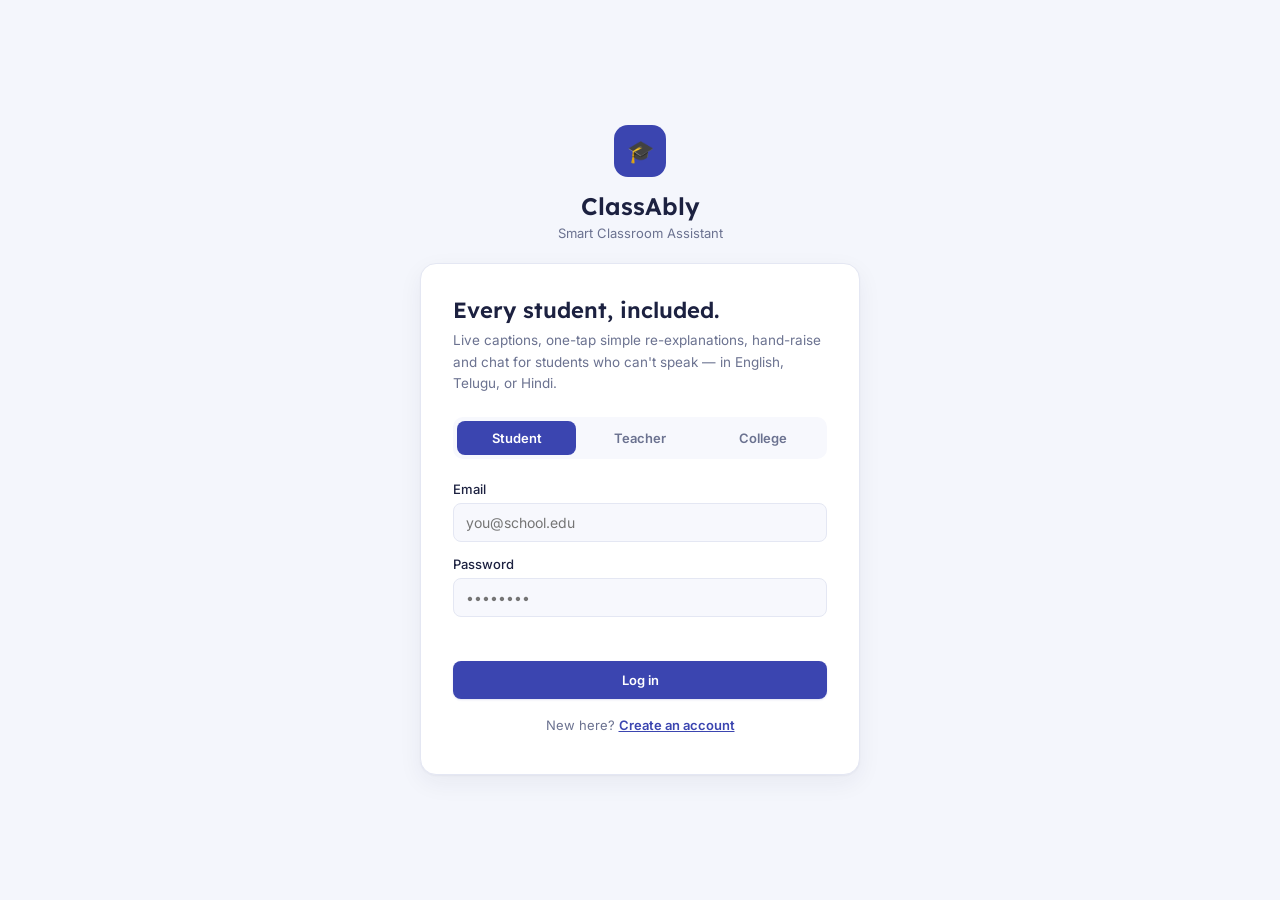
==== commit e02005e4: "Rename app to ClassAbly" ====
--- a/frontend/index.html
+++ b/frontend/index.html
@@ -16,7 +16,7 @@
 <div id="authScreen" class="auth-screen">
   <div class="auth-brand">
     <span class="auth-logo-mark">🎓</span>
-    <h1 class="auth-brand-name">EduAccess</h1>
+    <h1 class="auth-brand-name">ClassAbly</h1>
     <p class="auth-brand-tag">Smart Classroom Assistant</p>
   </div>
   <div class="auth-card">
@@ -91,7 +91,7 @@
   <aside class="sidebar">
     <div class="sidebar-brand">
       <span class="sidebar-logo">🎓</span>
-      <div class="sidebar-brand-text"><strong>EduAccess</strong><small>Smart Classroom</small></div>
+      <div class="sidebar-brand-text"><strong>ClassAbly</strong><small>Smart Classroom</small></div>
     </div>
     <nav class="sidebar-nav" aria-label="Teacher navigation">
       <a class="sidebar-link active" href="#panelClassControl"><span class="sidebar-icon">▦</span> Dashboard</a>
@@ -219,12 +219,12 @@
   <aside class="sidebar">
     <div class="sidebar-brand">
       <span class="sidebar-logo">🎓</span>
-      <div class="sidebar-brand-text"><strong>EduAccess</strong><small>Smart Classroom</small></div>
+      <div class="sidebar-brand-text"><strong>ClassAbly</strong><small>Smart Classroom</small></div>
     </div>
     <nav class="sidebar-nav" aria-label="Student navigation">
-      <a class="sidebar-link active" href="#panelTranscript"><span class="sidebar-icon">▦</span> Dashboard</a>
+      <a class="sidebar-link active" href="#panelHero"><span class="sidebar-icon">▦</span> Dashboard</a>
       <a class="sidebar-link" href="#panelTranscript"><span class="sidebar-icon">▶</span> Live Class</a>
-      <a class="sidebar-link" href="#panelQa"><span class="sidebar-icon">❓</span> Ask &amp; Get Help</a>
+      <a class="sidebar-link" href="#panelQa"><span class="sidebar-icon">❓</span> AI &amp; Teacher Chat</a>
       <a class="sidebar-link" href="#panelStudy"><span class="sidebar-icon">📖</span> Study Tools</a>
       <button type="button" class="sidebar-link" id="settingsNavBtn"><span class="sidebar-icon">⚙</span> Settings</button>
     </nav>
@@ -247,108 +247,152 @@
   </header>
 
   <main class="board" tabindex="-1" aria-label="Student dashboard">
-    <section class="panel panel-transcript" id="panelTranscript">
-      <div class="panel-head"><span class="panel-number">I</span><h2>Live Captions &amp; Notes</h2></div>
+
+    <!-- ===== Welcome hero ===== -->
+    <section class="panel panel-hero" id="panelHero">
+      <h1 id="dashWelcomeHeading" class="dash-welcome-heading">Welcome!</h1>
+      <p id="dashWelcomeSub" class="dash-welcome-sub">Checking your classroom for a live class…</p>
+    </section>
+
+    <!-- ===== Your classes: live now + join + recent list ===== -->
+    <section class="panel panel-classes" id="panelClasses">
+      <div class="panel-head"><span class="panel-number">I</span><h2>Your Classes</h2></div>
+
+      <div id="liveClassCard" class="live-class-card hidden">
+        <span class="live-dot-badge">● LIVE NOW</span>
+        <h3 id="liveClassTitle">—</h3>
+        <p id="liveClassMeta" class="live-class-meta"></p>
+        <button id="joinLiveClassBtn" class="btn btn-primary">▶ Join Live Class</button>
+      </div>
+
       <p class="hint" id="noActiveClassMsg">No class is live right now for your college. This checks every few seconds.</p>
 
-      <div class="caption-lang-row">
-        <label for="captionLanguageSelect">🌐 Caption language</label>
-        <select id="captionLanguageSelect">
-          <option value="english">English</option>
-          <option value="telugu">తెలుగు (Telugu)</option>
-          <option value="hindi">हिन्दी (Hindi)</option>
-        </select>
-        <span id="captionLangNote" class="caption-lang-note"></span>
-      </div>
-
-      <div class="live-video-wrap">
-        <video id="liveVideoStudent" autoplay playsinline></video>
-        <p class="live-video-status hidden" id="liveVideoStatus">No class is live right now.</p>
-        <p class="caption-overlay hidden" id="captionOverlay" aria-live="polite"></p>
-        <p class="av-state-overlay hidden" id="avStateOverlay" aria-live="polite"></p>
-      </div>
-
-      <div class="transcript-search">
-        <input type="text" id="transcriptSearchInput" placeholder="🔍 Search the transcript (e.g. 'database', 'sorting')…" aria-label="Search transcript" />
-        <button id="transcriptSearchPrev" class="btn btn-ghost btn-small" aria-label="Previous match">↑</button>
-        <button id="transcriptSearchNext" class="btn btn-ghost btn-small" aria-label="Next match">↓</button>
-        <span id="transcriptSearchCount" class="search-count"></span>
-      </div>
-
-      <div class="transcript-box" id="transcriptBoxStudent" aria-live="polite" role="log" aria-label="Live lecture captions">
-        <p class="placeholder">Live captions will appear here once a class starts…</p>
-      </div>
-
-      <div class="sign-glossary" id="signGlossary">
-        <h3 class="mini-head">🤟 Sign Language Glossary <span class="proto-tag">prototype</span></h3>
-        <p class="hint">Illustrative reference cards for common classroom phrases — highlights when heard in class. Not verified ASL/ISL; a real deployment would use filmed clips from a certified signer.</p>
-        <div class="sign-grid" id="signGrid"></div>
-      </div>
-
-      <button id="explainBtn" class="btn btn-explain" aria-label="Explain the last part of the lecture more simply">🤔 I didn't understand that — explain simply</button>
-      <div id="explainCard" class="explain-card hidden" aria-live="polite">
-        <div class="explain-head">
-          <span>simple explanation</span>
-          <button id="readExplainBtn" class="btn btn-ghost btn-small">🔊 read aloud</button>
-        </div>
-        <p id="explainText"></p>
-      </div>
-
-      <div class="notes-box">
-        <div class="notes-head">
-          <span>auto notes</span>
-          <span class="notes-head-actions">
-            <button id="saveNotesBtn" class="btn btn-ghost btn-small">💾 save</button>
-            <button id="readNotesBtn" class="btn btn-ghost btn-small">🔊 read aloud</button>
-            <button id="summarizeBtn" class="btn btn-ghost btn-small">refresh notes</button>
-          </span>
-        </div>
-        <div id="notesContent" class="notes-content">
-          <p class="placeholder">Bullet notes generate automatically as the lecture progresses.</p>
-        </div>
-      </div>
-
-      <div class="past-recordings">
-        <div class="notes-head">
-          <span>past class recordings</span>
+      <div class="classes-list-wrap">
+        <div class="classes-list-head">
+          <span>Recent classes</span>
           <button id="refreshRecordingsBtn" class="btn btn-ghost btn-small">refresh</button>
         </div>
-        <ul id="pastRecordingsList" class="recordings-list">
-          <li class="placeholder">Recordings appear here once a class from your college has ended.</li>
-        </ul>
-      </div>
-    </section>
-
-    <section class="panel panel-qa" id="panelQa">
-      <div class="panel-head"><span class="panel-number">II</span><h2>Ask &amp; Get Help</h2></div>
-
-      <div class="doubt-actions">
-        <button id="raiseHandBtn" class="btn btn-primary btn-wide" aria-label="Raise hand to ask the teacher a question">🖐 Raise Hand</button>
-        <button id="emergencyBtn" class="btn btn-emergency btn-wide" aria-label="Send urgent emergency alert to the teacher">🚨 Emergency Help</button>
-      </div>
-
-      <div class="chat-block chat-block-ai">
-        <h3 class="mini-head mini-head-ai">🤖 AI Chat <span class="chat-sub">— answers grounded only in today's lecture</span></h3>
-        <div class="qa-thread" id="qaThread" aria-live="polite" role="log" aria-label="AI chat — questions and answers">
-          <p class="placeholder">Questions are answered using only what's been said in class so far.</p>
-        </div>
-        <form id="qaForm" class="qa-form">
-          <input type="text" id="qaInput" placeholder="Ask the AI about today's lecture…" autocomplete="off" />
-          <button type="submit" class="btn btn-primary">Ask AI</button>
-        </form>
-      </div>
-
-      <div class="chat-block chat-block-teacher">
-        <h3 class="mini-head mini-head-teacher">👩‍🏫 Teacher Chat <span class="chat-sub">— goes to your teacher directly, not AI</span></h3>
-        <div class="qa-thread chat-thread" id="studentChatThread" aria-label="Teacher chat">
-          <p class="placeholder">Type instead of speaking — the teacher sees this live.</p>
-        </div>
-        <form id="studentChatForm" class="qa-form">
-          <input type="text" id="studentChatInput" placeholder="Message your teacher…" autocomplete="off" />
-          <button type="submit" class="btn btn-primary">Send to Teacher</button>
-        </form>
-      </div>
-    </section>
+        <table class="classes-table" aria-label="Recent classes at your college">
+          <thead>
+            <tr><th>Subject</th><th>Teacher</th><th>Date &amp; time</th><th>Status</th><th></th></tr>
+          </thead>
+          <tbody id="recentClassesTableBody">
+            <tr><td colspan="5" class="placeholder">Recordings appear here once a class from your college has ended.</td></tr>
+          </tbody>
+        </table>
+      </div>
+    </section>
+
+    <!-- ===== Live class: video + controls + summary, mind map alongside ===== -->
+    <section class="panel panel-live" id="panelTranscript">
+      <div class="panel-head"><span class="panel-number">II</span><h2>Live Class</h2></div>
+
+      <div class="live-grid">
+        <div class="live-main-col">
+
+          <div class="live-video-wrap live-video-wrap-big">
+            <video id="liveVideoStudent" autoplay playsinline></video>
+            <p class="live-video-status hidden" id="liveVideoStatus">No class is live right now.</p>
+            <p class="caption-overlay hidden" id="captionOverlay" aria-live="polite"></p>
+            <p class="av-state-overlay hidden" id="avStateOverlay" aria-live="polite"></p>
+          </div>
+
+          <div class="live-control-row">
+            <button id="raiseHandBtn" class="btn btn-primary btn-large" aria-label="Raise hand to ask the teacher a question">🖐 Raise Hand</button>
+            <label class="live-lang-pill" for="captionLanguageSelect">
+              🌐
+              <select id="captionLanguageSelect">
+                <option value="english">English</option>
+                <option value="telugu">తెలుగు (Telugu)</option>
+                <option value="hindi">हिन्दी (Hindi)</option>
+              </select>
+            </label>
+            <button id="emergencyBtn" class="btn btn-emergency btn-large" aria-label="Send urgent emergency alert to the teacher">🚨 Emergency</button>
+            <span id="captionLangNote" class="caption-lang-note"></span>
+          </div>
+
+          <div class="transcript-search">
+            <input type="text" id="transcriptSearchInput" placeholder="🔍 Search the transcript (e.g. 'database', 'sorting')…" aria-label="Search transcript" />
+            <button id="transcriptSearchPrev" class="btn btn-ghost btn-small" aria-label="Previous match">↑</button>
+            <button id="transcriptSearchNext" class="btn btn-ghost btn-small" aria-label="Next match">↓</button>
+            <span id="transcriptSearchCount" class="search-count"></span>
+          </div>
+
+          <div class="transcript-box" id="transcriptBoxStudent" aria-live="polite" role="log" aria-label="Live lecture captions">
+            <p class="placeholder">Live captions will appear here once a class starts…</p>
+          </div>
+
+          <div class="sign-glossary" id="signGlossary">
+            <h3 class="mini-head">🤟 Sign Language Glossary <span class="proto-tag">prototype</span></h3>
+            <p class="hint">Illustrative reference cards for common classroom phrases — highlights when heard in class. Not verified ASL/ISL; a real deployment would use filmed clips from a certified signer.</p>
+            <div class="sign-grid" id="signGrid"></div>
+          </div>
+
+          <div class="live-summary-card">
+            <h3 class="mini-head">📋 Live Session Summary <span class="chat-sub">— simple, easy-to-understand notes, read aloud any time</span></h3>
+
+            <button id="explainBtn" class="btn btn-explain" aria-label="Explain the last part of the lecture more simply">🤔 I didn't understand that — explain simply</button>
+            <div id="explainCard" class="explain-card hidden" aria-live="polite">
+              <div class="explain-head">
+                <span>simple explanation</span>
+                <button id="readExplainBtn" class="btn btn-ghost btn-small">🔊 read aloud</button>
+              </div>
+              <p id="explainText"></p>
+            </div>
+
+            <div class="notes-box">
+              <div class="notes-head">
+                <span>auto notes</span>
+                <span class="notes-head-actions">
+                  <button id="saveNotesBtn" class="btn btn-ghost btn-small">💾 save</button>
+                  <button id="readNotesBtn" class="btn btn-ghost btn-small">🔊 read aloud</button>
+                  <button id="summarizeBtn" class="btn btn-ghost btn-small">refresh notes</button>
+                </span>
+              </div>
+              <div id="notesContent" class="notes-content">
+                <p class="placeholder">Bullet notes generate automatically as the lecture progresses.</p>
+              </div>
+            </div>
+          </div>
+
+        </div>
+
+        <aside class="live-side-col">
+          <div class="topic-map-card">
+            <h3 class="mini-head">🧠 Topic Map</h3>
+            <button id="mindmapBtn" class="btn btn-primary btn-wide btn-small">Generate Mind Map</button>
+            <div id="mindmapContainer" class="mindmap-container"></div>
+          </div>
+
+          <div class="chat-col" id="panelQa">
+            <div class="chat-block chat-block-ai chat-box">
+              <h3 class="mini-head mini-head-ai">🤖 AI Chat <span class="chat-sub">— answers grounded only in today's lecture</span></h3>
+              <div class="qa-thread" id="qaThread" aria-live="polite" role="log" aria-label="AI chat — questions and answers">
+                <p class="placeholder">Questions are answered using only what's been said in class so far.</p>
+              </div>
+              <form id="qaForm" class="qa-form">
+                <input type="text" id="qaInput" placeholder="Ask the AI about today's lecture…" autocomplete="off" />
+                <button type="submit" class="btn btn-primary">Ask AI</button>
+              </form>
+            </div>
+
+            <div class="chat-block chat-block-teacher chat-box">
+              <h3 class="mini-head mini-head-teacher">👩‍🏫 Teacher Chat <span class="chat-sub">— goes to your teacher directly, not AI</span></h3>
+              <div class="qa-thread chat-thread" id="studentChatThread" aria-label="Teacher chat">
+                <p class="placeholder">Type instead of speaking — the teacher sees this live.</p>
+              </div>
+              <form id="studentChatForm" class="qa-form">
+                <input type="text" id="studentChatInput" placeholder="Message your teacher…" autocomplete="off" />
+                <button type="submit" class="btn btn-primary">Send to Teacher</button>
+              </form>
+            </div>
+          </div>
+        </aside>
+      </div>
+    </section>
+
+    <!-- AI Chat + Teacher Chat now live inside the Live Class panel above,
+         directly under the video, in their own side-by-side boxes. -->
 
     <section class="panel panel-study" id="panelStudy">
       <div class="panel-head"><span class="panel-number">III</span><h2>Study Tools</h2></div>
@@ -361,9 +405,6 @@
 
       <button id="quizBtn" class="btn btn-primary btn-wide" style="margin-top:14px;">📝 Generate Quiz</button>
       <div id="quizContainer" class="quiz-container"></div>
-
-      <button id="mindmapBtn" class="btn btn-primary btn-wide" style="margin-top:14px;">🧠 Generate Mind Map</button>
-      <div id="mindmapContainer" class="mindmap-container"></div>
 
       <div class="ocr-section">
         <h3 class="mini-head">📖 Reading Helper — photograph any page</h3>
@@ -381,6 +422,15 @@
           <li class="placeholder">Notes you save will appear here, across every class.</li>
         </ul>
       </div>
+
+      <div class="past-recordings">
+        <div class="notes-head">
+          <span>past class recordings</span>
+        </div>
+        <ul id="pastRecordingsList" class="recordings-list">
+          <li class="placeholder">Recordings appear here once a class from your college has ended.</li>
+        </ul>
+      </div>
     </section>
   </main>
   </div>
@@ -391,7 +441,7 @@
   <aside class="sidebar">
     <div class="sidebar-brand">
       <span class="sidebar-logo">🎓</span>
-      <div class="sidebar-brand-text"><strong>EduAccess</strong><small>Smart Classroom</small></div>
+      <div class="sidebar-brand-text"><strong>ClassAbly</strong><small>Smart Classroom</small></div>
     </div>
     <nav class="sidebar-nav" aria-label="College admin navigation">
       <a class="sidebar-link active" href="#panelFilters"><span class="sidebar-icon">▦</span> Dashboard</a>
--- a/frontend/style.css
+++ b/frontend/style.css
@@ -1455,46 +1455,98 @@
 .flashcard:hover { border-color: var(--amber); }
 
 /* =================================================================
-   Mind map
+   Mind map — rendered as a real node/branch diagram (colored nodes
+   joined by connector lines) rather than a plain text outline.
    ================================================================= */
 .mindmap-container { margin-top: 12px; }
 
-.mm-topic {
+.mm-diagram { padding-left: 2px; }
+
+.mm-topic-node {
   background: var(--amber);
   color: var(--on-accent);
   font-family: var(--font-display);
   font-weight: 600;
   font-size: 14px;
-  padding: 8px 12px;
+  padding: 9px 14px;
+  border-radius: 10px;
+  margin-bottom: 4px;
+  text-align: center;
+  box-shadow: var(--shadow-card);
+}
+
+/* Vertical spine connecting the topic down through every branch */
+.mm-branches {
+  position: relative;
+  margin-left: 10px;
+  padding: 14px 0 2px 18px;
+  border-left: 2px solid var(--rule);
+}
+
+.mm-branch-block {
+  position: relative;
+  margin-bottom: 16px;
+}
+.mm-branch-block:last-child { margin-bottom: 4px; }
+
+/* stub line from the main spine to this branch's node */
+.mm-branch-block::before {
+  content: "";
+  position: absolute;
+  left: -18px;
+  top: 13px;
+  width: 16px;
+  height: 2px;
+  background: var(--branch-color, var(--teal));
+}
+
+.mm-branch-node {
+  display: inline-block;
+  color: var(--on-accent);
+  font-family: var(--font-display);
+  font-weight: 600;
+  font-size: 12.5px;
+  padding: 6px 11px;
   border-radius: 8px;
-  margin-bottom: 10px;
-  text-align: center;
-}
-
-.mm-branch {
-  background: var(--board-panel-2);
-  border-left: 3px solid var(--teal);
-  border-radius: 0 6px 6px 0;
-  padding: 8px 12px;
-  margin-bottom: 8px;
-}
-
-.mm-branch-title {
-  font-size: 12.5px;
-  font-weight: 600;
-  color: var(--chalk);
-  margin-bottom: 4px;
-}
-
-.mm-branch ul {
-  margin: 0;
+  max-width: 100%;
+}
+
+/* Nested dashed spine connecting a branch node to its key points */
+.mm-points-wrap {
+  position: relative;
+  margin: 8px 0 0 8px;
   padding-left: 16px;
-}
-
-.mm-branch li {
+  border-left: 2px dashed var(--branch-color-light, var(--rule));
+}
+
+.mm-point-chip {
+  position: relative;
+  display: flex;
+  align-items: flex-start;
+  gap: 6px;
   font-size: 11.5px;
-  color: var(--chalk-dim);
-  margin-bottom: 2px;
+  line-height: 1.4;
+  color: var(--chalk-dim);
+  padding: 3px 0;
+}
+
+/* stub line from the branch's dashed spine to this point */
+.mm-point-chip::before {
+  content: "";
+  position: absolute;
+  left: -16px;
+  top: 11px;
+  width: 12px;
+  height: 2px;
+  background: var(--branch-color-light, var(--rule));
+}
+
+.mm-point-dot {
+  flex: 0 0 6px;
+  width: 6px;
+  height: 6px;
+  border-radius: 50%;
+  margin-top: 4px;
 }
 
 /* =================================================================
@@ -1627,6 +1679,229 @@
 main:focus {
   outline: none;
 }
+
+/* =================================================================
+   Student dashboard — single vertical flow, redesigned
+   ================================================================= */
+#studentScreen .board {
+  grid-template-columns: 1fr;
+  max-width: 1180px;
+  margin: 0 auto;
+}
+
+#studentScreen .panel { min-height: 0; }
+
+/* ---------- Welcome hero ---------- */
+.panel-hero {
+  padding: 22px 28px;
+  background: linear-gradient(135deg, var(--amber) 0%, var(--amber-dark) 100%);
+  border: none;
+}
+.dash-welcome-heading {
+  font-family: var(--font-display);
+  font-size: 22px;
+  font-weight: 600;
+  color: var(--on-accent);
+  margin: 0 0 4px;
+}
+.dash-welcome-sub {
+  font-size: 13.5px;
+  color: rgba(255,255,255,0.88);
+  margin: 0;
+}
+
+/* ---------- Your Classes ---------- */
+.live-class-card {
+  background: var(--board-panel-2);
+  border: 1px solid var(--rule);
+  border-left: 4px solid var(--alert);
+  border-radius: 12px;
+  padding: 22px 24px;
+  margin-bottom: 16px;
+}
+.live-class-card.hidden { display: none; }
+.live-dot-badge {
+  display: inline-flex;
+  align-items: center;
+  gap: 6px;
+  font-family: var(--font-mono);
+  font-size: 12.5px;
+  font-weight: 700;
+  letter-spacing: 0.04em;
+  color: var(--alert);
+  margin-bottom: 10px;
+}
+#liveClassTitle {
+  font-family: var(--font-display);
+  font-size: 24px;
+  font-weight: 600;
+  margin: 0 0 6px;
+  color: var(--chalk);
+}
+.live-class-meta {
+  font-size: 15px;
+  color: var(--chalk-dim);
+  margin: 0 0 16px;
+}
+
+.classes-list-wrap { margin-top: 6px; }
+.classes-list-head {
+  display: flex;
+  align-items: center;
+  justify-content: space-between;
+  font-family: var(--font-display);
+  font-size: 13px;
+  font-weight: 600;
+  color: var(--chalk-dim);
+  text-transform: uppercase;
+  letter-spacing: 0.03em;
+  margin-bottom: 10px;
+}
+.classes-table {
+  width: 100%;
+  border-collapse: collapse;
+  font-size: 13px;
+}
+.classes-table th {
+  text-align: left;
+  font-family: var(--font-display);
+  font-size: 11.5px;
+  text-transform: uppercase;
+  letter-spacing: 0.03em;
+  color: var(--chalk-dim);
+  padding: 8px 10px;
+  border-bottom: 1px solid var(--rule);
+}
+.classes-table td {
+  padding: 10px 10px;
+  border-bottom: 1px solid var(--rule);
+  color: var(--chalk);
+  vertical-align: middle;
+}
+.classes-table td.placeholder {
+  font-style: italic;
+  color: var(--chalk-dim);
+}
+.classes-table .class-status-pill {
+  display: inline-block;
+  padding: 3px 9px;
+  border-radius: 999px;
+  font-size: 11px;
+  font-weight: 600;
+  font-family: var(--font-mono);
+}
+.classes-table .class-status-pill.status-live {
+  background: rgba(214,65,90,0.12);
+  color: var(--alert);
+}
+.classes-table .class-status-pill.status-ended {
+  background: rgba(14,138,138,0.12);
+  color: var(--teal-text);
+}
+.classes-table .rec-watch-link {
+  color: var(--amber);
+  font-weight: 600;
+  text-decoration: none;
+  font-size: 12.5px;
+}
+.classes-table .rec-watch-link:hover { text-decoration: underline; }
+
+/* ---------- Live class: video + controls + mind map side ---------- */
+.live-grid {
+  display: grid;
+  grid-template-columns: 1fr 320px;
+  gap: 20px;
+  align-items: start;
+}
+@media (max-width: 900px) {
+  .live-grid { grid-template-columns: 1fr; }
+}
+
+.live-video-wrap-big {
+  aspect-ratio: 16/9.4;
+}
+
+.live-control-row {
+  display: flex;
+  align-items: center;
+  gap: 12px;
+  flex-wrap: wrap;
+  margin-bottom: 14px;
+}
+.live-lang-pill {
+  display: inline-flex;
+  align-items: center;
+  gap: 6px;
+  border: 1px solid var(--rule);
+  border-radius: 8px;
+  padding: 6px 10px;
+  font-size: 13px;
+  color: var(--chalk-dim);
+  background: var(--board-panel-2);
+}
+.live-lang-pill select {
+  border: none;
+  background: transparent;
+  font-family: var(--font-body);
+  font-size: 13px;
+  color: var(--chalk);
+  cursor: pointer;
+}
+.live-summary-card {
+  margin-top: 16px;
+  padding-top: 16px;
+  border-top: 1px dashed var(--rule);
+}
+
+.live-side-col {
+  position: sticky;
+  top: 20px;
+  max-height: calc(100vh - 40px);
+  overflow-y: auto;
+}
+.topic-map-card {
+  background: var(--board-panel-2);
+  border: 1px solid var(--rule);
+  border-radius: 12px;
+  padding: 16px;
+}
+.topic-map-card .mindmap-container { margin-top: 12px; }
+
+/* ---------- AI Chat + Teacher Chat, stacked below the Topic Map in the sidebar ---------- */
+.chat-col {
+  display: flex;
+  flex-direction: column;
+  gap: 14px;
+  margin-top: 16px;
+}
+.chat-box {
+  background: var(--board-panel-2);
+  border: 1px solid var(--rule);
+  border-radius: 12px;
+  padding: 14px 16px;
+  margin-bottom: 0;
+}
+.chat-block-ai.chat-box { border-top: 3px solid var(--purple); }
+.chat-block-teacher.chat-box { border-top: 3px solid var(--teal); }
+
+/* ---------- Bigger, simpler controls — this app is built for
+   accessibility, so the most-used live-class actions get extra size
+   and breathing room rather than sitting the same size as minor buttons. ---------- */
+.btn-large {
+  font-size: 15px;
+  padding: 14px 22px;
+  border-radius: 10px;
+}
+.live-class-card .btn-large,
+#joinLiveClassBtn {
+  font-size: 16px;
+  padding: 15px 26px;
+}
+.live-lang-pill {
+  font-size: 15px;
+  padding: 10px 14px;
+}
+.live-lang-pill select { font-size: 15px; }
 
 /* =================================================================
    Live video (student side, WebRTC)
